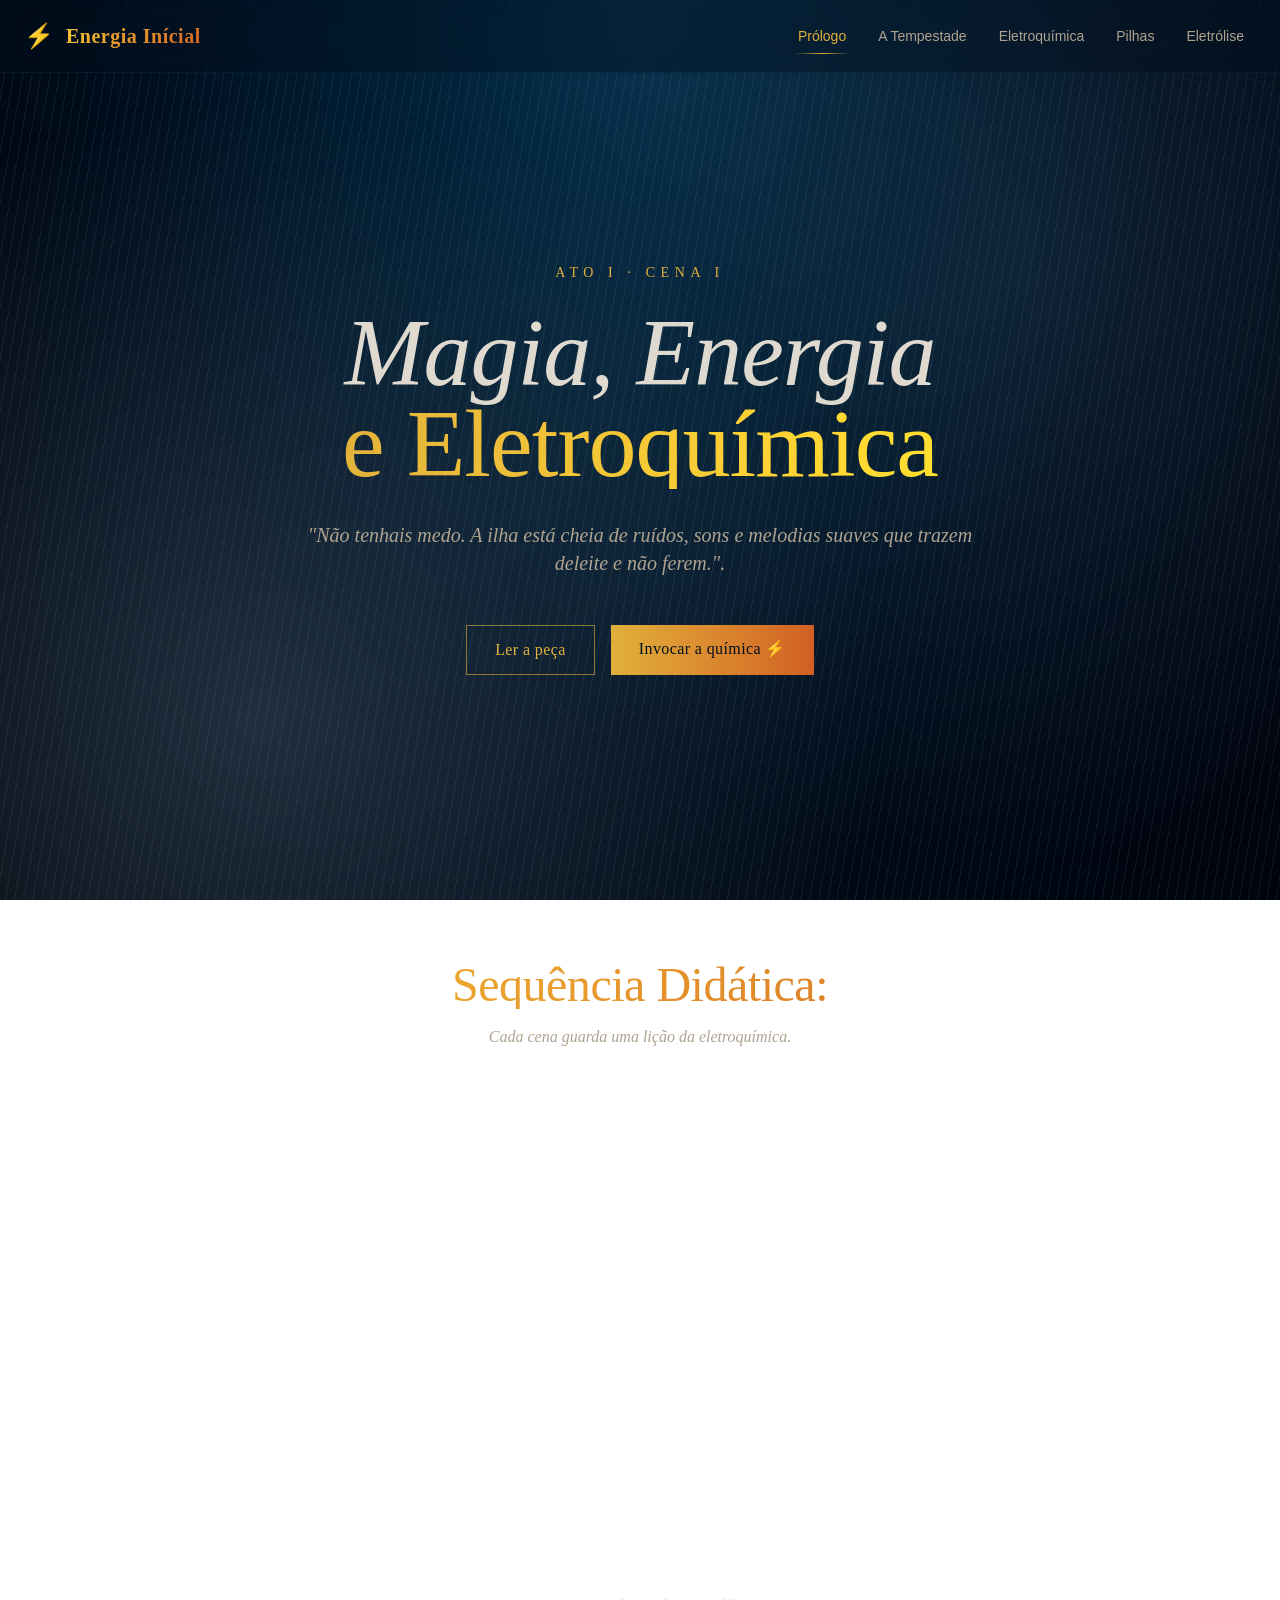
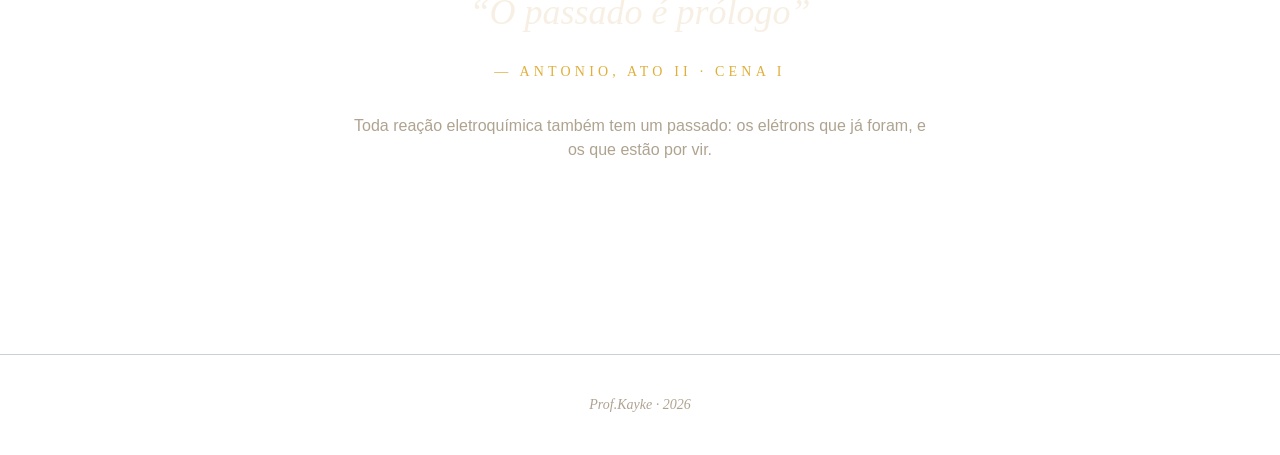
==== index.html @ 9a2aec80 "site sobre eletroquimica_ URCA" ====
<!DOCTYPE html>
<html lang="pt-BR">

<head>
    <meta charset="utf-8" />
    <meta name="viewport" content="width=device-width, initial-scale=1" />

    <link rel="stylesheet" href="styles.css" />

    <title>Próspero & os Elétrons — Eletroquímica via Shakespeare</title>

    <meta 
        name="description"
        content="Aprenda eletroquímica através do drama de A Tempestade de Shakespeare. Pilhas, eletrólise e reações redox em tom shakespeariano."
    />
</head>

<body>
    <div class="relative min-h-screen">

        <div class="fog"></div>
        <div class="rain"></div>
        <div class="lightning-flash"></div>

        <header class="relative z-10 border-b border-border/40 backdrop-blur-md bg-tempest/40">
            <nav class="mx-auto max-w-7xl px-6 py-5 flex items-center justify-between flex-wrap gap-4">

                <a 
                    class="flex items-center gap-3 group active"
                    href="./index.html"
                    data-status="active"
                    aria-current="page"
                >
                    <span class="text-2xl animate-bolt">⚡</span>

                    <span class="font-display text-xl font-semibold text-gold-gradient tracking-wide">
                     Energia Inícial
                    </span>
                </a>

                <ul class="flex flex-wrap gap-1 md:gap-2">

                    <li>
                        <a 
                            class="px-3 py-2 text-sm font-body transition-all relative text-primary active"
                            href="./index.html"
                            data-status="active"
                            aria-current="page"
                        >
                            Prólogo

                            <span class="absolute left-2 right-2 -bottom-0.5 h-px bg-gradient-to-r from-transparent via-primary to-transparent"></span>
                        </a>
                    </li>

                    <li>
                        <a 
                            href="./tempestade.html"
                            class="px-3 py-2 text-sm font-body transition-all relative text-muted-foreground hover:text-foreground"
                        >
                            A Tempestade
                        </a>
                    </li>

                    <li>
                        <a 
                            href="./eletroquimica.html"
                            class="px-3 py-2 text-sm font-body transition-all relative text-muted-foreground hover:text-foreground"
                        >
                            Eletroquímica
                        </a>
                    </li>

                    <li>
                        <a 
                            href="./pilhas.html"
                            class="px-3 py-2 text-sm font-body transition-all relative text-muted-foreground hover:text-foreground"
                        >
                            Pilhas
                        </a>
                    </li>

                    <li>
                        <a 
                            href="./eletrolise.html"
                            class="px-3 py-2 text-sm font-body transition-all relative text-muted-foreground hover:text-foreground"
                        >
                            Eletrólise
                        </a>
                    </li>

                </ul>
            </nav>
        </header>

        <main class="relative z-10">

            <!-- HERO -->
            <section class="relative min-h-[88vh] flex items-center px-6">

                <div class="mx-auto max-w-5xl text-center">

                    <p class="font-script text-primary tracking-[0.4em] text-xs md:text-sm animate-fade-in-up">
                        ATO I · CENA I
                    </p>

                    <h1 
                        class="mt-6 font-display text-6xl md:text-8xl leading-[0.95] animate-fade-in-up"
                        style="animation-delay:0.15s"
                    >
                        <span class="block italic text-foreground/90">
                            Magia, Energia 
                        </span>

                        <span class="block shimmer-text">
                            e Eletroquímica
                        </span>
                    </h1>

                    <p 
                        class="mt-8 max-w-2xl mx-auto text-lg md:text-xl font-display italic text-muted-foreground animate-fade-in-up"
                        style="animation-delay:0.3s"
                    >
                        "Não tenhais medo. A ilha está cheia de ruídos, sons e melodias suaves que trazem deleite e não ferem.".
                        <br />
                        
                    </p>

                    <div 
                        class="mt-12 flex flex-wrap justify-center gap-4 animate-fade-in-up"
                        style="animation-delay:0.45s"
                    >

                        <a 
                            href="./tempestade.html"
                            class="px-7 py-3 border border-primary/60 text-primary hover:bg-primary/10 transition font-display tracking-wide"
                        >
                            Ler a peça
                        </a>

                        <a 
                            href="./eletroquimica.html"
                            class="px-7 py-3 bg-gradient-to-r from-primary to-copper text-primary-foreground hover:opacity-90 transition font-display tracking-wide animate-pulse-glow">
                            Invocar a química ⚡
                        </a>

                    </div>

                </div>

                <span class="absolute top-20 left-10 text-5xl animate-float opacity-40">
                    
                </span>

                <span 
                    class="absolute bottom-32 right-12 text-4xl animate-float opacity-30"
                    style="animation-delay:1.5s"
                >
                    
                </span>

                <span 
                    class="absolute top-1/2 right-1/4 text-3xl animate-float opacity-30"
                    style="animation-delay:0.8s"
                >
                    
                </span>

            </section>

            <!-- CARDS -->
            <section class="px-6 py-24 mx-auto max-w-6xl">

                <h2 class="text-center font-display text-4xl md:text-5xl text-gold-gradient">
                    Sequência Didática:
                </h2>

                <p class="text-center mt-4 text-muted-foreground italic font-display">
                    Cada cena guarda uma lição da eletroquímica.
                </p>

                <div class="grid md:grid-cols-3 gap-6 mt-16">

                    <!-- CARD 1 -->
                    <a 
                        href="./tempestade.html"
                        style="animation-delay:0s"
                        class="parchment parchment-gold-edge rounded-lg p-8 hover:-translate-y-2 transition-all duration-500 group animate-fade-in-up"
                    >

                        <div class="flex items-baseline justify-between">
                            <span class="font-script text-primary text-sm tracking-widest">
                                ATO I
                            </span>

                            <span class="text-3xl group-hover:animate-bolt">
                                ⛈
                            </span>
                        </div>

                        <h3 class="mt-6 font-display text-2xl text-foreground">
                            A Tempestade
                        </h3>

                        <p class="mt-3 text-muted-foreground text-sm leading-relaxed">
                            Apresentação da Peça e introdução da Eletroquímica 
                        </p>

                        <span class="mt-6 inline-block text-primary text-sm font-display italic group-hover:translate-x-1 transition-transform">
                            Entrar em cena →
                        </span>

                    </a>

                    <!-- CARD 2 -->
                    <a 
                        href="./pilhas.html"
                        style="animation-delay:0.15s"
                        class="parchment parchment-gold-edge rounded-lg p-8 hover:-translate-y-2 transition-all duration-500 group animate-fade-in-up"
                    >

                        <div class="flex items-baseline justify-between">
                            <span class="font-script text-primary text-sm tracking-widest">
                                ATO II
                            </span>

                            <span class="text-3xl group-hover:animate-bolt">
                                🜚
                            </span>
                        </div>

                        <h3 class="mt-6 font-display text-2xl text-foreground">
                            A Pilha de Daniel
                        </h3>

                        <p class="mt-3 text-muted-foreground text-sm leading-relaxed">
                            A seguir, será explicado como funciona a pilha de Daniell e sua importância para a eletroquímica.
                        </p>

                        <span class="mt-6 inline-block text-primary text-sm font-display italic group-hover:translate-x-1 transition-transform">
                            Entrar em cena →
                        </span>

                    </a>

                    <!-- CARD 3 -->
                    <a 
                        href="./eletrolise.html"
                        style="animation-delay:0.3s"
                        class="parchment parchment-gold-edge rounded-lg p-8 hover:-translate-y-2 transition-all duration-500 group animate-fade-in-up"
                    >

                        <div class="flex items-baseline justify-between">
                            <span class="font-script text-primary text-sm tracking-widest">
                                ATO III
                            </span>

                            <span class="text-3xl group-hover:animate-bolt">
                                ✦
                            </span>
                        </div>

                        <h3 class="mt-6 font-display text-2xl text-foreground">
                            Eletrólise 
                        </h3>

                        <p class="mt-3 text-muted-foreground text-sm leading-relaxed">
                            Por sua vez, será explicado o funcionamento da eletrólise e suas principais aplicações.
                        </p>

                        <span class="mt-6 inline-block text-primary text-sm font-display italic group-hover:translate-x-1 transition-transform">
                            Entrar em cena →
                        </span>

                    </a>

                </div>

            </section>

            <!-- QUOTE -->
            <section class="px-6 py-24">

                <blockquote class="mx-auto max-w-3xl text-center">

                    <p class="font-display italic text-3xl md:text-4xl text-foreground/90 leading-snug">
                        “O passado é prólogo”
                    </p>

                    <footer class="mt-6 text-sm tracking-[0.3em] text-primary font-script">
                        — ANTONIO, ATO II · CENA I
                    </footer>

                    <p class="mt-8 text-muted-foreground max-w-xl mx-auto">
                        Toda reação eletroquímica também tem um passado: os elétrons que já foram, e os que estão por vir.
                    </p>

                </blockquote>

            </section>

        </main>

        <footer class="relative z-10 mt-24 border-t border-border/40 py-10 text-center text-sm text-muted-foreground font-display italic">
            Prof.Kayke · 2026
        </footer>

    </div>
</body>

</html>
---- styles.css ----
@layer properties{@supports (((-webkit-hyphens:none)) and (not (margin-trim:inline))) or ((-moz-orient:inline) and (not (color:rgb(from red r g b)))){*,:before,:after,::backdrop{--tw-translate-x:0;--tw-translate-y:0;--tw-translate-z:0;--tw-rotate-x:initial;--tw-rotate-y:initial;--tw-rotate-z:initial;--tw-skew-x:initial;--tw-skew-y:initial;--tw-space-y-reverse:0;--tw-space-x-reverse:0;--tw-border-style:solid;--tw-gradient-position:initial;--tw-gradient-from:#0000;--tw-gradient-via:#0000;--tw-gradient-to:#0000;--tw-gradient-stops:initial;--tw-gradient-via-stops:initial;--tw-gradient-from-position:0%;--tw-gradient-via-position:50%;--tw-gradient-to-position:100%;--tw-leading:initial;--tw-font-weight:initial;--tw-tracking:initial;--tw-ordinal:initial;--tw-slashed-zero:initial;--tw-numeric-figure:initial;--tw-numeric-spacing:initial;--tw-numeric-fraction:initial;--tw-shadow:0 0 #0000;--tw-shadow-color:initial;--tw-shadow-alpha:100%;--tw-inset-shadow:0 0 #0000;--tw-inset-shadow-color:initial;--tw-inset-shadow-alpha:100%;--tw-ring-color:initial;--tw-ring-shadow:0 0 #0000;--tw-inset-ring-color:initial;--tw-inset-ring-shadow:0 0 #0000;--tw-ring-inset:initial;--tw-ring-offset-width:0px;--tw-ring-offset-color:#fff;--tw-ring-offset-shadow:0 0 #0000;--tw-outline-style:solid;--tw-blur:initial;--tw-brightness:initial;--tw-contrast:initial;--tw-grayscale:initial;--tw-hue-rotate:initial;--tw-invert:initial;--tw-opacity:initial;--tw-saturate:initial;--tw-sepia:initial;--tw-drop-shadow:initial;--tw-drop-shadow-color:initial;--tw-drop-shadow-alpha:100%;--tw-drop-shadow-size:initial;--tw-backdrop-blur:initial;--tw-backdrop-brightness:initial;--tw-backdrop-contrast:initial;--tw-backdrop-grayscale:initial;--tw-backdrop-hue-rotate:initial;--tw-backdrop-invert:initial;--tw-backdrop-opacity:initial;--tw-backdrop-saturate:initial;--tw-backdrop-sepia:initial;--tw-duration:initial;--tw-ease:initial;--tw-content:"";--tw-scale-x:1;--tw-scale-y:1;--tw-scale-z:1;--tw-animation-delay:0s;--tw-animation-direction:normal;--tw-animation-duration:initial;--tw-animation-fill-mode:none;--tw-animation-iteration-count:1;--tw-enter-blur:0;--tw-enter-opacity:1;--tw-enter-rotate:0;--tw-enter-scale:1;--tw-enter-translate-x:0;--tw-enter-translate-y:0;--tw-exit-blur:0;--tw-exit-opacity:1;--tw-exit-rotate:0;--tw-exit-scale:1;--tw-exit-translate-x:0;--tw-exit-translate-y:0}}}@layer theme{:root,:host{--font-sans:ui-sans-serif, system-ui, sans-serif, "Apple Color Emoji", "Segoe UI Emoji", "Segoe UI Symbol", "Noto Color Emoji";--font-mono:ui-monospace, SFMono-Regular, Menlo, Monaco, Consolas, "Liberation Mono", "Courier New", monospace;--color-pink-300:oklch(82.3% .12 346.018);--color-black:#000;--spacing:.25rem;--container-sm:24rem;--container-md:28rem;--container-lg:32rem;--container-xl:36rem;--container-2xl:42rem;--container-3xl:48rem;--container-4xl:56rem;--container-5xl:64rem;--container-6xl:72rem;--container-7xl:80rem;--text-xs:.75rem;--text-xs--line-height:calc(1 / .75);--text-sm:.875rem;--text-sm--line-height:calc(1.25 / .875);--text-base:1rem;--text-base--line-height: 1.5 ;--text-lg:1.125rem;--text-lg--line-height:calc(1.75 / 1.125);--text-xl:1.25rem;--text-xl--line-height:calc(1.75 / 1.25);--text-2xl:1.5rem;--text-2xl--line-height:calc(2 / 1.5);--text-3xl:1.875rem;--text-3xl--line-height: 1.2 ;--text-4xl:2.25rem;--text-4xl--line-height:calc(2.5 / 2.25);--text-5xl:3rem;--text-5xl--line-height:1;--text-6xl:3.75rem;--text-6xl--line-height:1;--text-7xl:4.5rem;--text-7xl--line-height:1;--text-8xl:6rem;--text-8xl--line-height:1;--font-weight-normal:400;--font-weight-medium:500;--font-weight-semibold:600;--tracking-tight:-.025em;--tracking-wide:.025em;--tracking-widest:.1em;--leading-snug:1.375;--leading-relaxed:1.625;--ease-in-out:cubic-bezier(.4, 0, .2, 1);--animate-pulse:pulse 2s cubic-bezier(.4, 0, .6, 1) infinite;--blur-md:12px;--aspect-video:16 / 9;--default-transition-duration:.15s;--default-transition-timing-function:cubic-bezier(.4, 0, .2, 1);--default-font-family:var(--font-sans);--default-mono-font-family:var(--font-mono);--color-foreground:var(--foreground);--color-border:var(--border);--font-display:"Cormorant Garamond", serif;--font-script:"IM Fell English SC", serif;--font-body:"Inter", sans-serif}}@layer base{*,:after,:before,::backdrop{box-sizing:border-box;border:0 solid;margin:0;padding:0}::file-selector-button{box-sizing:border-box;border:0 solid;margin:0;padding:0}html,:host{-webkit-text-size-adjust:100%;tab-size:4;line-height:1.5;font-family:var(--default-font-family,ui-sans-serif, system-ui, sans-serif, "Apple Color Emoji", "Segoe UI Emoji", "Segoe UI Symbol", "Noto Color Emoji");font-feature-settings:var(--default-font-feature-settings,normal);font-variation-settings:var(--default-font-variation-settings,normal);-webkit-tap-highlight-color:transparent}hr{height:0;color:inherit;border-top-width:1px}abbr:where([title]){-webkit-text-decoration:underline dotted;text-decoration:underline dotted}h1,h2,h3,h4,h5,h6{font-size:inherit;font-weight:inherit}a{color:inherit;-webkit-text-decoration:inherit;text-decoration:inherit}b,strong{font-weight:bolder}code,kbd,samp,pre{font-family:var(--default-mono-font-family,ui-monospace, SFMono-Regular, Menlo, Monaco, Consolas, "Liberation Mono", "Courier New", monospace);font-feature-settings:var(--default-mono-font-feature-settings,normal);font-variation-settings:var(--default-mono-font-variation-settings,normal);font-size:1em}small{font-size:80%}sub,sup{vertical-align:baseline;font-size:75%;line-height:0;position:relative}sub{bottom:-.25em}sup{top:-.5em}table{text-indent:0;border-color:inherit;border-collapse:collapse}:-moz-focusring{outline:auto}progress{vertical-align:baseline}summary{display:list-item}ol,ul,menu{list-style:none}img,svg,video,canvas,audio,iframe,embed,object{vertical-align:middle;display:block}img,video{max-width:100%;height:auto}button,input,select,optgroup,textarea{font:inherit;font-feature-settings:inherit;font-variation-settings:inherit;letter-spacing:inherit;color:inherit;opacity:1;background-color:#0000;border-radius:0}::file-selector-button{font:inherit;font-feature-settings:inherit;font-variation-settings:inherit;letter-spacing:inherit;color:inherit;opacity:1;background-color:#0000;border-radius:0}:where(select:is([multiple],[size])) optgroup{font-weight:bolder}:where(select:is([multiple],[size])) optgroup option{padding-inline-start:20px}::file-selector-button{margin-inline-end:4px}::placeholder{opacity:1}@supports (not ((-webkit-appearance:-apple-pay-button))) or (contain-intrinsic-size:1px){::placeholder{color:currentColor}@supports (color:color-mix(in lab,red,red)){::placeholder{color:color-mix(in oklab,currentcolor 50%,transparent)}}}textarea{resize:vertical}::-webkit-search-decoration{-webkit-appearance:none}::-webkit-date-and-time-value{min-height:1lh;text-align:inherit}::-webkit-datetime-edit{display:inline-flex}::-webkit-datetime-edit-fields-wrapper{padding:0}::-webkit-datetime-edit{padding-block:0}::-webkit-datetime-edit-year-field{padding-block:0}::-webkit-datetime-edit-month-field{padding-block:0}::-webkit-datetime-edit-day-field{padding-block:0}::-webkit-datetime-edit-hour-field{padding-block:0}::-webkit-datetime-edit-minute-field{padding-block:0}::-webkit-datetime-edit-second-field{padding-block:0}::-webkit-datetime-edit-millisecond-field{padding-block:0}::-webkit-datetime-edit-meridiem-field{padding-block:0}::-webkit-calendar-picker-indicator{line-height:1}:-moz-ui-invalid{box-shadow:none}button,input:where([type=button],[type=reset],[type=submit]){appearance:button}::file-selector-button{appearance:button}::-webkit-inner-spin-button{height:auto}::-webkit-outer-spin-button{height:auto}[hidden]:where(:not([hidden=until-found])){display:none!important}*{border-color:var(--color-border)}body{background:var(--gradient-tempest);color:var(--color-foreground);font-family:var(--font-body);background-attachment:fixed}h1,h2,h3,h4{font-family:var(--font-display);letter-spacing:-.01em}}@layer components;@layer utilities{.pointer-events-none{pointer-events:none}.invisible{visibility:hidden}.sr-only{clip-path:inset(50%);white-space:nowrap;border-width:0;width:1px;height:1px;margin:-1px;padding:0;position:absolute;overflow:hidden}.absolute{position:absolute}.fixed{position:fixed}.relative{position:relative}.inset-0{inset:calc(var(--spacing) * 0)}.inset-x-0{inset-inline:calc(var(--spacing) * 0)}.inset-y-0{inset-block:calc(var(--spacing) * 0)}.start{inset-inline-start:var(--spacing)}.-top-12{top:calc(var(--spacing) * -12)}.top-0{top:calc(var(--spacing) * 0)}.top-1\.5{top:calc(var(--spacing) * 1.5)}.top-1\/2{top:50%}.top-3\.5{top:calc(var(--spacing) * 3.5)}.top-4{top:calc(var(--spacing) * 4)}.top-6{top:calc(var(--spacing) * 6)}.top-20{top:calc(var(--spacing) * 20)}.top-\[1px\]{top:1px}.top-\[50\%\]{top:50%}.top-\[60\%\]{top:60%}.top-full{top:100%}.-right-12{right:calc(var(--spacing) * -12)}.right-0{right:calc(var(--spacing) * 0)}.right-1{right:calc(var(--spacing) * 1)}.right-1\/4{right:25%}.right-2{right:calc(var(--spacing) * 2)}.right-3{right:calc(var(--spacing) * 3)}.right-4{right:calc(var(--spacing) * 4)}.right-10{right:calc(var(--spacing) * 10)}.right-12{right:calc(var(--spacing) * 12)}.-bottom-0\.5{bottom:calc(var(--spacing) * -.5)}.-bottom-12{bottom:calc(var(--spacing) * -12)}.bottom-0{bottom:calc(var(--spacing) * 0)}.bottom-10{bottom:calc(var(--spacing) * 10)}.bottom-32{bottom:calc(var(--spacing) * 32)}.-left-12{left:calc(var(--spacing) * -12)}.left-0{left:calc(var(--spacing) * 0)}.left-1\/2{left:50%}.left-1\/4{left:25%}.left-2{left:calc(var(--spacing) * 2)}.left-10{left:calc(var(--spacing) * 10)}.left-\[50\%\]{left:50%}.z-10{z-index:10}.z-20{z-index:20}.z-50{z-index:50}.z-\[1\]{z-index:1}.-mx-1{margin-inline:calc(var(--spacing) * -1)}.mx-2{margin-inline:calc(var(--spacing) * 2)}.mx-3{margin-inline:calc(var(--spacing) * 3)}.mx-3\.5{margin-inline:calc(var(--spacing) * 3.5)}.mx-auto{margin-inline:auto}.my-0\.5{margin-block:calc(var(--spacing) * .5)}.my-1{margin-block:calc(var(--spacing) * 1)}.my-12{margin-block:calc(var(--spacing) * 12)}.-mt-4{margin-top:calc(var(--spacing) * -4)}.mt-1{margin-top:calc(var(--spacing) * 1)}.mt-1\.5{margin-top:calc(var(--spacing) * 1.5)}.mt-2{margin-top:calc(var(--spacing) * 2)}.mt-3{margin-top:calc(var(--spacing) * 3)}.mt-4{margin-top:calc(var(--spacing) * 4)}.mt-6{margin-top:calc(var(--spacing) * 6)}.mt-8{margin-top:calc(var(--spacing) * 8)}.mt-10{margin-top:calc(var(--spacing) * 10)}.mt-12{margin-top:calc(var(--spacing) * 12)}.mt-16{margin-top:calc(var(--spacing) * 16)}.mt-20{margin-top:calc(var(--spacing) * 20)}.mt-24{margin-top:calc(var(--spacing) * 24)}.mt-auto{margin-top:auto}.mr-2{margin-right:calc(var(--spacing) * 2)}.mb-1{margin-bottom:calc(var(--spacing) * 1)}.mb-3{margin-bottom:calc(var(--spacing) * 3)}.-ml-4{margin-left:calc(var(--spacing) * -4)}.ml-1{margin-left:calc(var(--spacing) * 1)}.ml-auto{margin-left:auto}.block{display:block}.flex{display:flex}.grid{display:grid}.hidden{display:none}.inline-block{display:inline-block}.inline-flex{display:inline-flex}.table{display:table}.aspect-square{aspect-ratio:1}.aspect-video{aspect-ratio:var(--aspect-video)}.size-\(--cell-size\){width:var(--cell-size);height:var(--cell-size)}.size-4{width:calc(var(--spacing) * 4);height:calc(var(--spacing) * 4)}.h-\(--cell-size\){height:var(--cell-size)}.h-1\.5{height:calc(var(--spacing) * 1.5)}.h-2{height:calc(var(--spacing) * 2)}.h-2\.5{height:calc(var(--spacing) * 2.5)}.h-3{height:calc(var(--spacing) * 3)}.h-3\.5{height:calc(var(--spacing) * 3.5)}.h-4{height:calc(var(--spacing) * 4)}.h-5{height:calc(var(--spacing) * 5)}.h-7{height:calc(var(--spacing) * 7)}.h-8{height:calc(var(--spacing) * 8)}.h-9{height:calc(var(--spacing) * 9)}.h-10{height:calc(var(--spacing) * 10)}.h-12{height:calc(var(--spacing) * 12)}.h-64{height:calc(var(--spacing) * 64)}.h-\[1px\]{height:1px}.h-\[var\(--radix-navigation-menu-viewport-height\)\]{height:var(--radix-navigation-menu-viewport-height)}.h-\[var\(--radix-select-trigger-height\)\]{height:var(--radix-select-trigger-height)}.h-auto{height:auto}.h-full{height:100%}.h-px{height:1px}.h-svh{height:100svh}.max-h-\(--radix-context-menu-content-available-height\){max-height:var(--radix-context-menu-content-available-height)}.max-h-\(--radix-select-content-available-height\){max-height:var(--radix-select-content-available-height)}.max-h-\[300px\]{max-height:300px}.max-h-\[var\(--radix-dropdown-menu-content-available-height\)\]{max-height:var(--radix-dropdown-menu-content-available-height)}.min-h-0{min-height:calc(var(--spacing) * 0)}.min-h-\[60px\]{min-height:60px}.min-h-\[88vh\]{min-height:88vh}.min-h-screen{min-height:100vh}.min-h-svh{min-height:100svh}.w-\(--cell-size\){width:var(--cell-size)}.w-\(--sidebar-width\){width:var(--sidebar-width)}.w-0{width:calc(var(--spacing) * 0)}.w-1{width:calc(var(--spacing) * 1)}.w-2{width:calc(var(--spacing) * 2)}.w-2\.5{width:calc(var(--spacing) * 2.5)}.w-3{width:calc(var(--spacing) * 3)}.w-3\.5{width:calc(var(--spacing) * 3.5)}.w-3\/4{width:75%}.w-4{width:calc(var(--spacing) * 4)}.w-5{width:calc(var(--spacing) * 5)}.w-7{width:calc(var(--spacing) * 7)}.w-8{width:calc(var(--spacing) * 8)}.w-9{width:calc(var(--spacing) * 9)}.w-10{width:calc(var(--spacing) * 10)}.w-64{width:calc(var(--spacing) * 64)}.w-72{width:calc(var(--spacing) * 72)}.w-\[1px\]{width:1px}.w-\[100px\]{width:100px}.w-\[200\%\]{width:200%}.w-auto{width:auto}.w-fit{width:fit-content}.w-full{width:100%}.w-max{width:max-content}.w-px{width:1px}.max-w-\(--skeleton-width\){max-width:var(--skeleton-width)}.max-w-2xl{max-width:var(--container-2xl)}.max-w-3xl{max-width:var(--container-3xl)}.max-w-4xl{max-width:var(--container-4xl)}.max-w-5xl{max-width:var(--container-5xl)}.max-w-6xl{max-width:var(--container-6xl)}.max-w-7xl{max-width:var(--container-7xl)}.max-w-lg{max-width:var(--container-lg)}.max-w-max{max-width:max-content}.max-w-md{max-width:var(--container-md)}.max-w-xl{max-width:var(--container-xl)}.min-w-\(--cell-size\){min-width:var(--cell-size)}.min-w-0{min-width:calc(var(--spacing) * 0)}.min-w-5{min-width:calc(var(--spacing) * 5)}.min-w-8{min-width:calc(var(--spacing) * 8)}.min-w-9{min-width:calc(var(--spacing) * 9)}.min-w-10{min-width:calc(var(--spacing) * 10)}.min-w-\[8rem\]{min-width:8rem}.min-w-\[12rem\]{min-width:12rem}.min-w-\[var\(--radix-select-trigger-width\)\]{min-width:var(--radix-select-trigger-width)}.flex-1{flex:1}.shrink-0{flex-shrink:0}.grow{flex-grow:1}.grow-0{flex-grow:0}.basis-full{flex-basis:100%}.caption-bottom{caption-side:bottom}.border-collapse{border-collapse:collapse}.origin-\(--radix-context-menu-content-transform-origin\){transform-origin:var(--radix-context-menu-content-transform-origin)}.origin-\(--radix-dropdown-menu-content-transform-origin\){transform-origin:var(--radix-dropdown-menu-content-transform-origin)}.origin-\(--radix-hover-card-content-transform-origin\){transform-origin:var(--radix-hover-card-content-transform-origin)}.origin-\(--radix-menubar-content-transform-origin\){transform-origin:var(--radix-menubar-content-transform-origin)}.origin-\(--radix-popover-content-transform-origin\){transform-origin:var(--radix-popover-content-transform-origin)}.origin-\(--radix-select-content-transform-origin\){transform-origin:var(--radix-select-content-transform-origin)}.origin-\(--radix-tooltip-content-transform-origin\){transform-origin:var(--radix-tooltip-content-transform-origin)}.-translate-x-1\/2{--tw-translate-x: -50% ;translate:var(--tw-translate-x) var(--tw-translate-y)}.-translate-x-px{--tw-translate-x:-1px;translate:var(--tw-translate-x) var(--tw-translate-y)}.translate-x-\[-50\%\]{--tw-translate-x:-50%;translate:var(--tw-translate-x) var(--tw-translate-y)}.translate-x-px{--tw-translate-x:1px;translate:var(--tw-translate-x) var(--tw-translate-y)}.-translate-y-1\/2{--tw-translate-y: -50% ;translate:var(--tw-translate-x) var(--tw-translate-y)}.translate-y-\[-50\%\]{--tw-translate-y:-50%;translate:var(--tw-translate-x) var(--tw-translate-y)}.rotate-45{rotate:45deg}.rotate-90{rotate:90deg}.transform{transform:var(--tw-rotate-x,) var(--tw-rotate-y,) var(--tw-rotate-z,) var(--tw-skew-x,) var(--tw-skew-y,)}.animate-caret-blink{animation:1.25s ease-out infinite caret-blink}.animate-in{animation:enter var(--tw-animation-duration,var(--tw-duration,.15s))var(--tw-ease,ease)var(--tw-animation-delay,0s)var(--tw-animation-iteration-count,1)var(--tw-animation-direction,normal)var(--tw-animation-fill-mode,none)}.animate-pulse{animation:var(--animate-pulse)}.cursor-default{cursor:default}.cursor-pointer{cursor:pointer}.touch-none{touch-action:none}.list-none{list-style-type:none}.flex-col{flex-direction:column}.flex-col-reverse{flex-direction:column-reverse}.flex-row{flex-direction:row}.flex-wrap{flex-wrap:wrap}.place-content-center{place-content:center}.items-baseline{align-items:baseline}.items-center{align-items:center}.items-end{align-items:flex-end}.items-start{align-items:flex-start}.items-stretch{align-items:stretch}.justify-between{justify-content:space-between}.justify-center{justify-content:center}.gap-1{gap:calc(var(--spacing) * 1)}.gap-1\.5{gap:calc(var(--spacing) * 1.5)}.gap-2{gap:calc(var(--spacing) * 2)}.gap-3{gap:calc(var(--spacing) * 3)}.gap-4{gap:calc(var(--spacing) * 4)}.gap-6{gap:calc(var(--spacing) * 6)}:where(.space-y-1>:not(:last-child)){--tw-space-y-reverse:0;margin-block-start:calc(calc(var(--spacing) * 1) * var(--tw-space-y-reverse));margin-block-end:calc(calc(var(--spacing) * 1) * calc(1 - var(--tw-space-y-reverse)))}:where(.space-y-1\.5>:not(:last-child)){--tw-space-y-reverse:0;margin-block-start:calc(calc(var(--spacing) * 1.5) * var(--tw-space-y-reverse));margin-block-end:calc(calc(var(--spacing) * 1.5) * calc(1 - var(--tw-space-y-reverse)))}:where(.space-y-2>:not(:last-child)){--tw-space-y-reverse:0;margin-block-start:calc(calc(var(--spacing) * 2) * var(--tw-space-y-reverse));margin-block-end:calc(calc(var(--spacing) * 2) * calc(1 - var(--tw-space-y-reverse)))}:where(.space-y-10>:not(:last-child)){--tw-space-y-reverse:0;margin-block-start:calc(calc(var(--spacing) * 10) * var(--tw-space-y-reverse));margin-block-end:calc(calc(var(--spacing) * 10) * calc(1 - var(--tw-space-y-reverse)))}:where(.space-x-1>:not(:last-child)){--tw-space-x-reverse:0;margin-inline-start:calc(calc(var(--spacing) * 1) * var(--tw-space-x-reverse));margin-inline-end:calc(calc(var(--spacing) * 1) * calc(1 - var(--tw-space-x-reverse)))}.overflow-auto{overflow:auto}.overflow-hidden{overflow:hidden}.overflow-x-hidden{overflow-x:hidden}.overflow-y-auto{overflow-y:auto}.rounded{border-radius:.25rem}.rounded-\[2px\]{border-radius:2px}.rounded-\[inherit\]{border-radius:inherit}.rounded-full{border-radius:3.40282e38px}.rounded-lg{border-radius:var(--radius)}.rounded-md{border-radius:calc(var(--radius) - 2px)}.rounded-none{border-radius:0}.rounded-sm{border-radius:calc(var(--radius) - 4px)}.rounded-xl{border-radius:calc(var(--radius) + 4px)}.rounded-t-\[10px\]{border-top-left-radius:10px;border-top-right-radius:10px}.rounded-l-md{border-top-left-radius:calc(var(--radius) - 2px);border-bottom-left-radius:calc(var(--radius) - 2px)}.rounded-tl-sm{border-top-left-radius:calc(var(--radius) - 4px)}.rounded-r-md{border-top-right-radius:calc(var(--radius) - 2px);border-bottom-right-radius:calc(var(--radius) - 2px)}.border{border-style:var(--tw-border-style);border-width:1px}.border-2{border-style:var(--tw-border-style);border-width:2px}.border-\[1\.5px\]{border-style:var(--tw-border-style);border-width:1.5px}.border-y{border-block-style:var(--tw-border-style);border-block-width:1px}.border-t{border-top-style:var(--tw-border-style);border-top-width:1px}.border-r{border-right-style:var(--tw-border-style);border-right-width:1px}.border-b{border-bottom-style:var(--tw-border-style);border-bottom-width:1px}.border-l{border-left-style:var(--tw-border-style);border-left-width:1px}.border-l-2{border-left-style:var(--tw-border-style);border-left-width:2px}.border-dashed{--tw-border-style:dashed;border-style:dashed}.border-\(--color-border\){border-color:var(--color-border)}.border-accent,.border-accent\/40{border-color:var(--accent)}@supports (color:color-mix(in lab,red,red)){.border-accent\/40{border-color:color-mix(in oklab,var(--accent) 40%,transparent)}}.border-border\/40{border-color:var(--border)}@supports (color:color-mix(in lab,red,red)){.border-border\/40{border-color:color-mix(in oklab,var(--border) 40%,transparent)}}.border-border\/50{border-color:var(--border)}@supports (color:color-mix(in lab,red,red)){.border-border\/50{border-color:color-mix(in oklab,var(--border) 50%,transparent)}}.border-copper,.border-copper\/40{border-color:var(--copper)}@supports (color:color-mix(in lab,red,red)){.border-copper\/40{border-color:color-mix(in oklab,var(--copper) 40%,transparent)}}.border-destructive,.border-destructive\/50{border-color:var(--destructive)}@supports (color:color-mix(in lab,red,red)){.border-destructive\/50{border-color:color-mix(in oklab,var(--destructive) 50%,transparent)}}.border-input{border-color:var(--input)}.border-primary,.border-primary\/50{border-color:var(--primary)}@supports (color:color-mix(in lab,red,red)){.border-primary\/50{border-color:color-mix(in oklab,var(--primary) 50%,transparent)}}.border-primary\/60{border-color:var(--primary)}@supports (color:color-mix(in lab,red,red)){.border-primary\/60{border-color:color-mix(in oklab,var(--primary) 60%,transparent)}}.border-transparent{border-color:#0000}.border-t-transparent{border-top-color:#0000}.border-l-transparent{border-left-color:#0000}.bg-\(--color-bg\){background-color:var(--color-bg)}.bg-accent{background-color:var(--accent)}.bg-background{background-color:var(--background)}.bg-black\/80{background-color:#000c}@supports (color:color-mix(in lab,red,red)){.bg-black\/80{background-color:color-mix(in oklab,var(--color-black) 80%,transparent)}}.bg-border{background-color:var(--border)}.bg-card{background-color:var(--card)}.bg-destructive{background-color:var(--destructive)}.bg-foreground{background-color:var(--foreground)}.bg-lightning{background-color:var(--lightning)}.bg-muted,.bg-muted\/50{background-color:var(--muted)}@supports (color:color-mix(in lab,red,red)){.bg-muted\/50{background-color:color-mix(in oklab,var(--muted) 50%,transparent)}}.bg-popover{background-color:var(--popover)}.bg-primary,.bg-primary\/10{background-color:var(--primary)}@supports (color:color-mix(in lab,red,red)){.bg-primary\/10{background-color:color-mix(in oklab,var(--primary) 10%,transparent)}}.bg-primary\/20{background-color:var(--primary)}@supports (color:color-mix(in lab,red,red)){.bg-primary\/20{background-color:color-mix(in oklab,var(--primary) 20%,transparent)}}.bg-secondary{background-color:var(--secondary)}.bg-storm\/40{background-color:var(--storm)}@supports (color:color-mix(in lab,red,red)){.bg-storm\/40{background-color:color-mix(in oklab,var(--storm) 40%,transparent)}}.bg-storm\/60{background-color:var(--storm)}@supports (color:color-mix(in lab,red,red)){.bg-storm\/60{background-color:color-mix(in oklab,var(--storm) 60%,transparent)}}.bg-tempest\/40{background-color:var(--tempest)}@supports (color:color-mix(in lab,red,red)){.bg-tempest\/40{background-color:color-mix(in oklab,var(--tempest) 40%,transparent)}}.bg-transparent{background-color:#0000}.bg-gradient-to-br{--tw-gradient-position:to bottom right in oklab;background-image:linear-gradient(var(--tw-gradient-stops))}.bg-gradient-to-r{--tw-gradient-position:to right in oklab;background-image:linear-gradient(var(--tw-gradient-stops))}.from-accent{--tw-gradient-from:var(--accent);--tw-gradient-stops:var(--tw-gradient-via-stops,var(--tw-gradient-position), var(--tw-gradient-from) var(--tw-gradient-from-position), var(--tw-gradient-to) var(--tw-gradient-to-position))}.from-copper{--tw-gradient-from:var(--copper);--tw-gradient-stops:var(--tw-gradient-via-stops,var(--tw-gradient-position), var(--tw-gradient-from) var(--tw-gradient-from-position), var(--tw-gradient-to) var(--tw-gradient-to-position))}.from-destructive{--tw-gradient-from:var(--destructive);--tw-gradient-stops:var(--tw-gradient-via-stops,var(--tw-gradient-position), var(--tw-gradient-from) var(--tw-gradient-from-position), var(--tw-gradient-to) var(--tw-gradient-to-position))}.from-pink-300{--tw-gradient-from:var(--color-pink-300);--tw-gradient-stops:var(--tw-gradient-via-stops,var(--tw-gradient-position), var(--tw-gradient-from) var(--tw-gradient-from-position), var(--tw-gradient-to) var(--tw-gradient-to-position))}.from-primary{--tw-gradient-from:var(--primary);--tw-gradient-stops:var(--tw-gradient-via-stops,var(--tw-gradient-position), var(--tw-gradient-from) var(--tw-gradient-from-position), var(--tw-gradient-to) var(--tw-gradient-to-position))}.from-transparent{--tw-gradient-from:transparent;--tw-gradient-stops:var(--tw-gradient-via-stops,var(--tw-gradient-position), var(--tw-gradient-from) var(--tw-gradient-from-position), var(--tw-gradient-to) var(--tw-gradient-to-position))}.via-primary{--tw-gradient-via:var(--primary);--tw-gradient-via-stops:var(--tw-gradient-position), var(--tw-gradient-from) var(--tw-gradient-from-position), var(--tw-gradient-via) var(--tw-gradient-via-position), var(--tw-gradient-to) var(--tw-gradient-to-position);--tw-gradient-stops:var(--tw-gradient-via-stops)}.to-copper{--tw-gradient-to:var(--copper);--tw-gradient-stops:var(--tw-gradient-via-stops,var(--tw-gradient-position), var(--tw-gradient-from) var(--tw-gradient-from-position), var(--tw-gradient-to) var(--tw-gradient-to-position))}.to-destructive{--tw-gradient-to:var(--destructive);--tw-gradient-stops:var(--tw-gradient-via-stops,var(--tw-gradient-position), var(--tw-gradient-from) var(--tw-gradient-from-position), var(--tw-gradient-to) var(--tw-gradient-to-position))}.to-lightning{--tw-gradient-to:var(--lightning);--tw-gradient-stops:var(--tw-gradient-via-stops,var(--tw-gradient-position), var(--tw-gradient-from) var(--tw-gradient-from-position), var(--tw-gradient-to) var(--tw-gradient-to-position))}.to-primary{--tw-gradient-to:var(--primary);--tw-gradient-stops:var(--tw-gradient-via-stops,var(--tw-gradient-position), var(--tw-gradient-from) var(--tw-gradient-from-position), var(--tw-gradient-to) var(--tw-gradient-to-position))}.to-storm{--tw-gradient-to:var(--storm);--tw-gradient-stops:var(--tw-gradient-via-stops,var(--tw-gradient-position), var(--tw-gradient-from) var(--tw-gradient-from-position), var(--tw-gradient-to) var(--tw-gradient-to-position))}.to-transparent{--tw-gradient-to:transparent;--tw-gradient-stops:var(--tw-gradient-via-stops,var(--tw-gradient-position), var(--tw-gradient-from) var(--tw-gradient-from-position), var(--tw-gradient-to) var(--tw-gradient-to-position))}.bg-clip-text{-webkit-background-clip:text;background-clip:text}.fill-accent{fill:var(--accent)}.fill-copper{fill:var(--copper)}.fill-current{fill:currentColor}.fill-destructive{fill:var(--destructive)}.fill-lightning{fill:var(--lightning)}.fill-muted-foreground{fill:var(--muted-foreground)}.fill-primary{fill:var(--primary)}.p-0{padding:calc(var(--spacing) * 0)}.p-1{padding:calc(var(--spacing) * 1)}.p-2{padding:calc(var(--spacing) * 2)}.p-3{padding:calc(var(--spacing) * 3)}.p-4{padding:calc(var(--spacing) * 4)}.p-5{padding:calc(var(--spacing) * 5)}.p-6{padding:calc(var(--spacing) * 6)}.p-8{padding:calc(var(--spacing) * 8)}.p-\[1px\]{padding:1px}.px-\(--cell-size\){padding-inline:var(--cell-size)}.px-1{padding-inline:calc(var(--spacing) * 1)}.px-1\.5{padding-inline:calc(var(--spacing) * 1.5)}.px-2{padding-inline:calc(var(--spacing) * 2)}.px-2\.5{padding-inline:calc(var(--spacing) * 2.5)}.px-3{padding-inline:calc(var(--spacing) * 3)}.px-4{padding-inline:calc(var(--spacing) * 4)}.px-5{padding-inline:calc(var(--spacing) * 5)}.px-6{padding-inline:calc(var(--spacing) * 6)}.px-7{padding-inline:calc(var(--spacing) * 7)}.px-8{padding-inline:calc(var(--spacing) * 8)}.py-0\.5{padding-block:calc(var(--spacing) * .5)}.py-1{padding-block:calc(var(--spacing) * 1)}.py-1\.5{padding-block:calc(var(--spacing) * 1.5)}.py-2{padding-block:calc(var(--spacing) * 2)}.py-3{padding-block:calc(var(--spacing) * 3)}.py-4{padding-block:calc(var(--spacing) * 4)}.py-5{padding-block:calc(var(--spacing) * 5)}.py-6{padding-block:calc(var(--spacing) * 6)}.py-10{padding-block:calc(var(--spacing) * 10)}.py-20{padding-block:calc(var(--spacing) * 20)}.py-24{padding-block:calc(var(--spacing) * 24)}.pt-0{padding-top:calc(var(--spacing) * 0)}.pt-3{padding-top:calc(var(--spacing) * 3)}.pt-4{padding-top:calc(var(--spacing) * 4)}.pr-1{padding-right:calc(var(--spacing) * 1)}.pr-2{padding-right:calc(var(--spacing) * 2)}.pr-2\.5{padding-right:calc(var(--spacing) * 2.5)}.pr-8{padding-right:calc(var(--spacing) * 8)}.pb-3{padding-bottom:calc(var(--spacing) * 3)}.pb-4{padding-bottom:calc(var(--spacing) * 4)}.pl-2{padding-left:calc(var(--spacing) * 2)}.pl-2\.5{padding-left:calc(var(--spacing) * 2.5)}.pl-4{padding-left:calc(var(--spacing) * 4)}.pl-6{padding-left:calc(var(--spacing) * 6)}.pl-8{padding-left:calc(var(--spacing) * 8)}.text-center{text-align:center}.text-left{text-align:left}.align-middle{vertical-align:middle}.font-body{font-family:Inter,sans-serif}.font-display{font-family:Cormorant Garamond,serif}.font-mono{font-family:var(--font-mono)}.font-script{font-family:IM Fell English SC,serif}.text-2xl{font-size:var(--text-2xl);line-height:var(--tw-leading,var(--text-2xl--line-height))}.text-3xl{font-size:var(--text-3xl);line-height:var(--tw-leading,var(--text-3xl--line-height))}.text-4xl{font-size:var(--text-4xl);line-height:var(--tw-leading,var(--text-4xl--line-height))}.text-5xl{font-size:var(--text-5xl);line-height:var(--tw-leading,var(--text-5xl--line-height))}.text-6xl{font-size:var(--text-6xl);line-height:var(--tw-leading,var(--text-6xl--line-height))}.text-8xl{font-size:var(--text-8xl);line-height:var(--tw-leading,var(--text-8xl--line-height))}.text-base{font-size:var(--text-base);line-height:var(--tw-leading,var(--text-base--line-height))}.text-lg{font-size:var(--text-lg);line-height:var(--tw-leading,var(--text-lg--line-height))}.text-sm{font-size:var(--text-sm);line-height:var(--tw-leading,var(--text-sm--line-height))}.text-xl{font-size:var(--text-xl);line-height:var(--tw-leading,var(--text-xl--line-height))}.text-xs{font-size:var(--text-xs);line-height:var(--tw-leading,var(--text-xs--line-height))}.text-\[0\.8rem\]{font-size:.8rem}.leading-\[0\.95\]{--tw-leading:.95;line-height:.95}.leading-none{--tw-leading:1;line-height:1}.leading-relaxed{--tw-leading:var(--leading-relaxed);line-height:var(--leading-relaxed)}.leading-snug{--tw-leading:var(--leading-snug);line-height:var(--leading-snug)}.font-medium{--tw-font-weight:var(--font-weight-medium);font-weight:var(--font-weight-medium)}.font-normal{--tw-font-weight:var(--font-weight-normal);font-weight:var(--font-weight-normal)}.font-semibold{--tw-font-weight:var(--font-weight-semibold);font-weight:var(--font-weight-semibold)}.tracking-\[0\.3em\]{--tw-tracking:.3em;letter-spacing:.3em}.tracking-\[0\.4em\]{--tw-tracking:.4em;letter-spacing:.4em}.tracking-tight{--tw-tracking:var(--tracking-tight);letter-spacing:var(--tracking-tight)}.tracking-wide{--tw-tracking:var(--tracking-wide);letter-spacing:var(--tracking-wide)}.tracking-widest{--tw-tracking:var(--tracking-widest);letter-spacing:var(--tracking-widest)}.break-words{overflow-wrap:break-word}.whitespace-nowrap{white-space:nowrap}.text-accent{color:var(--accent)}.text-accent-foreground{color:var(--accent-foreground)}.text-card-foreground{color:var(--card-foreground)}.text-copper{color:var(--copper)}.text-current{color:currentColor}.text-destructive{color:var(--destructive)}.text-destructive-foreground{color:var(--destructive-foreground)}.text-foreground,.text-foreground\/80{color:var(--foreground)}@supports (color:color-mix(in lab,red,red)){.text-foreground\/80{color:color-mix(in oklab,var(--foreground) 80%,transparent)}}.text-foreground\/90{color:var(--foreground)}@supports (color:color-mix(in lab,red,red)){.text-foreground\/90{color:color-mix(in oklab,var(--foreground) 90%,transparent)}}.text-lightning{color:var(--lightning)}.text-muted-foreground{color:var(--muted-foreground)}.text-popover-foreground{color:var(--popover-foreground)}.text-primary{color:var(--primary)}.text-primary-foreground{color:var(--primary-foreground)}.text-secondary-foreground{color:var(--secondary-foreground)}.italic{font-style:italic}.not-italic{font-style:normal}.tabular-nums{--tw-numeric-spacing:tabular-nums;font-variant-numeric:var(--tw-ordinal,) var(--tw-slashed-zero,) var(--tw-numeric-figure,) var(--tw-numeric-spacing,) var(--tw-numeric-fraction,)}.underline-offset-4{text-underline-offset:4px}.opacity-0{opacity:0}.opacity-20{opacity:.2}.opacity-30{opacity:.3}.opacity-40{opacity:.4}.opacity-50{opacity:.5}.opacity-60{opacity:.6}.opacity-70{opacity:.7}.shadow{--tw-shadow:0 1px 3px 0 var(--tw-shadow-color,#0000001a), 0 1px 2px -1px var(--tw-shadow-color,#0000001a);box-shadow:var(--tw-inset-shadow),var(--tw-inset-ring-shadow),var(--tw-ring-offset-shadow),var(--tw-ring-shadow),var(--tw-shadow)}.shadow-\[0_0_0_1px_var\(--sidebar-border\)\]{--tw-shadow:0 0 0 1px var(--tw-shadow-color,var(--sidebar-border));box-shadow:var(--tw-inset-shadow),var(--tw-inset-ring-shadow),var(--tw-ring-offset-shadow),var(--tw-ring-shadow),var(--tw-shadow)}.shadow-lg{--tw-shadow:0 10px 15px -3px var(--tw-shadow-color,#0000001a), 0 4px 6px -4px var(--tw-shadow-color,#0000001a);box-shadow:var(--tw-inset-shadow),var(--tw-inset-ring-shadow),var(--tw-ring-offset-shadow),var(--tw-ring-shadow),var(--tw-shadow)}.shadow-md{--tw-shadow:0 4px 6px -1px var(--tw-shadow-color,#0000001a), 0 2px 4px -2px var(--tw-shadow-color,#0000001a);box-shadow:var(--tw-inset-shadow),var(--tw-inset-ring-shadow),var(--tw-ring-offset-shadow),var(--tw-ring-shadow),var(--tw-shadow)}.shadow-none{--tw-shadow:0 0 #0000;box-shadow:var(--tw-inset-shadow),var(--tw-inset-ring-shadow),var(--tw-ring-offset-shadow),var(--tw-ring-shadow),var(--tw-shadow)}.shadow-sm{--tw-shadow:0 1px 3px 0 var(--tw-shadow-color,#0000001a), 0 1px 2px -1px var(--tw-shadow-color,#0000001a);box-shadow:var(--tw-inset-shadow),var(--tw-inset-ring-shadow),var(--tw-ring-offset-shadow),var(--tw-ring-shadow),var(--tw-shadow)}.shadow-xl{--tw-shadow:0 20px 25px -5px var(--tw-shadow-color,#0000001a), 0 8px 10px -6px var(--tw-shadow-color,#0000001a);box-shadow:var(--tw-inset-shadow),var(--tw-inset-ring-shadow),var(--tw-ring-offset-shadow),var(--tw-ring-shadow),var(--tw-shadow)}.shadow-xs{--tw-shadow:0 1px 2px 0 var(--tw-shadow-color,#0000000d);box-shadow:var(--tw-inset-shadow),var(--tw-inset-ring-shadow),var(--tw-ring-offset-shadow),var(--tw-ring-shadow),var(--tw-shadow)}.ring-0{--tw-ring-shadow:var(--tw-ring-inset,) 0 0 0 calc(0px + var(--tw-ring-offset-width)) var(--tw-ring-color,currentcolor);box-shadow:var(--tw-inset-shadow),var(--tw-inset-ring-shadow),var(--tw-ring-offset-shadow),var(--tw-ring-shadow),var(--tw-shadow)}.ring-1{--tw-ring-shadow:var(--tw-ring-inset,) 0 0 0 calc(1px + var(--tw-ring-offset-width)) var(--tw-ring-color,currentcolor);box-shadow:var(--tw-inset-shadow),var(--tw-inset-ring-shadow),var(--tw-ring-offset-shadow),var(--tw-ring-shadow),var(--tw-shadow)}.ring-ring{--tw-ring-color:var(--ring)}.ring-offset-background{--tw-ring-offset-color:var(--background)}.outline{outline-style:var(--tw-outline-style);outline-width:1px}.filter{filter:var(--tw-blur,) var(--tw-brightness,) var(--tw-contrast,) var(--tw-grayscale,) var(--tw-hue-rotate,) var(--tw-invert,) var(--tw-saturate,) var(--tw-sepia,) var(--tw-drop-shadow,)}.backdrop-blur-md{--tw-backdrop-blur:blur(var(--blur-md));-webkit-backdrop-filter:var(--tw-backdrop-blur,) var(--tw-backdrop-brightness,) var(--tw-backdrop-contrast,) var(--tw-backdrop-grayscale,) var(--tw-backdrop-hue-rotate,) var(--tw-backdrop-invert,) var(--tw-backdrop-opacity,) var(--tw-backdrop-saturate,) var(--tw-backdrop-sepia,);backdrop-filter:var(--tw-backdrop-blur,) var(--tw-backdrop-brightness,) var(--tw-backdrop-contrast,) var(--tw-backdrop-grayscale,) var(--tw-backdrop-hue-rotate,) var(--tw-backdrop-invert,) var(--tw-backdrop-opacity,) var(--tw-backdrop-saturate,) var(--tw-backdrop-sepia,)}.transition{transition-property:color,background-color,border-color,outline-color,text-decoration-color,fill,stroke,--tw-gradient-from,--tw-gradient-via,--tw-gradient-to,opacity,box-shadow,transform,translate,scale,rotate,filter,-webkit-backdrop-filter,backdrop-filter,display,content-visibility,overlay,pointer-events;transition-timing-function:var(--tw-ease,var(--default-transition-timing-function));transition-duration:var(--tw-duration,var(--default-transition-duration))}.transition-\[left\,right\,width\]{transition-property:left,right,width;transition-timing-function:var(--tw-ease,var(--default-transition-timing-function));transition-duration:var(--tw-duration,var(--default-transition-duration))}.transition-\[margin\,opacity\]{transition-property:margin,opacity;transition-timing-function:var(--tw-ease,var(--default-transition-timing-function));transition-duration:var(--tw-duration,var(--default-transition-duration))}.transition-\[width\,height\,padding\]{transition-property:width,height,padding;transition-timing-function:var(--tw-ease,var(--default-transition-timing-function));transition-duration:var(--tw-duration,var(--default-transition-duration))}.transition-\[width\]{transition-property:width;transition-timing-function:var(--tw-ease,var(--default-transition-timing-function));transition-duration:var(--tw-duration,var(--default-transition-duration))}.transition-all{transition-property:all;transition-timing-function:var(--tw-ease,var(--default-transition-timing-function));transition-duration:var(--tw-duration,var(--default-transition-duration))}.transition-colors{transition-property:color,background-color,border-color,outline-color,text-decoration-color,fill,stroke,--tw-gradient-from,--tw-gradient-via,--tw-gradient-to;transition-timing-function:var(--tw-ease,var(--default-transition-timing-function));transition-duration:var(--tw-duration,var(--default-transition-duration))}.transition-opacity{transition-property:opacity;transition-timing-function:var(--tw-ease,var(--default-transition-timing-function));transition-duration:var(--tw-duration,var(--default-transition-duration))}.transition-transform{transition-property:transform,translate,scale,rotate;transition-timing-function:var(--tw-ease,var(--default-transition-timing-function));transition-duration:var(--tw-duration,var(--default-transition-duration))}.duration-200{--tw-duration:.2s;transition-duration:.2s}.duration-300{--tw-duration:.3s;transition-duration:.3s}.duration-500{--tw-duration:.5s;transition-duration:.5s}.duration-1000{--tw-duration:1s;transition-duration:1s}.ease-in-out{--tw-ease:var(--ease-in-out);transition-timing-function:var(--ease-in-out)}.ease-linear{--tw-ease:linear;transition-timing-function:linear}.fade-in-0{--tw-enter-opacity:0}.outline-none{--tw-outline-style:none;outline-style:none}.select-none{-webkit-user-select:none;user-select:none}.zoom-in-95{--tw-enter-scale:.95}.\[--cell-size\:2rem\]{--cell-size:2rem}.group-focus-within\/menu-item\:opacity-100:is(:where(.group\/menu-item):focus-within *){opacity:1}@media(hover:hover){.group-hover\:translate-x-1:is(:where(.group):hover *){--tw-translate-x:calc(var(--spacing) * 1);translate:var(--tw-translate-x) var(--tw-translate-y)}.group-hover\:text-primary:is(:where(.group):hover *){color:var(--primary)}.group-hover\/menu-item\:opacity-100:is(:where(.group\/menu-item):hover *){opacity:1}}.group-has-\[\[data-sidebar\=menu-action\]\]\/menu-item\:pr-8:is(:where(.group\/menu-item):has([data-sidebar=menu-action]) *){padding-right:calc(var(--spacing) * 8)}.group-data-\[collapsible\=icon\]\:-mt-8:is(:where(.group)[data-collapsible=icon] *){margin-top:calc(var(--spacing) * -8)}.group-data-\[collapsible\=icon\]\:hidden:is(:where(.group)[data-collapsible=icon] *){display:none}.group-data-\[collapsible\=icon\]\:\!size-8:is(:where(.group)[data-collapsible=icon] *){width:calc(var(--spacing) * 8)!important;height:calc(var(--spacing) * 8)!important}.group-data-\[collapsible\=icon\]\:w-\(--sidebar-width-icon\):is(:where(.group)[data-collapsible=icon] *){width:var(--sidebar-width-icon)}.group-data-\[collapsible\=icon\]\:w-\[calc\(var\(--sidebar-width-icon\)_\+_theme\(spacing\.4\)\)\]:is(:where(.group)[data-collapsible=icon] *){width:calc(var(--sidebar-width-icon) + 1rem)}.group-data-\[collapsible\=icon\]\:w-\[calc\(var\(--sidebar-width-icon\)_\+_theme\(spacing\.4\)_\+2px\)\]:is(:where(.group)[data-collapsible=icon] *){width:calc(var(--sidebar-width-icon) + 1rem + 2px)}.group-data-\[collapsible\=icon\]\:overflow-hidden:is(:where(.group)[data-collapsible=icon] *){overflow:hidden}.group-data-\[collapsible\=icon\]\:\!p-0:is(:where(.group)[data-collapsible=icon] *){padding:calc(var(--spacing) * 0)!important}.group-data-\[collapsible\=icon\]\:\!p-2:is(:where(.group)[data-collapsible=icon] *){padding:calc(var(--spacing) * 2)!important}.group-data-\[collapsible\=icon\]\:opacity-0:is(:where(.group)[data-collapsible=icon] *){opacity:0}.group-data-\[collapsible\=offcanvas\]\:right-\[calc\(var\(--sidebar-width\)\*-1\)\]:is(:where(.group)[data-collapsible=offcanvas] *){right:calc(var(--sidebar-width) * -1)}.group-data-\[collapsible\=offcanvas\]\:left-\[calc\(var\(--sidebar-width\)\*-1\)\]:is(:where(.group)[data-collapsible=offcanvas] *){left:calc(var(--sidebar-width) * -1)}.group-data-\[collapsible\=offcanvas\]\:w-0:is(:where(.group)[data-collapsible=offcanvas] *){width:calc(var(--spacing) * 0)}.group-data-\[collapsible\=offcanvas\]\:translate-x-0:is(:where(.group)[data-collapsible=offcanvas] *){--tw-translate-x:calc(var(--spacing) * 0);translate:var(--tw-translate-x) var(--tw-translate-y)}.group-data-\[focused\=true\]\/day\:relative:is(:where(.group\/day)[data-focused=true] *){position:relative}.group-data-\[focused\=true\]\/day\:z-10:is(:where(.group\/day)[data-focused=true] *){z-index:10}.group-data-\[focused\=true\]\/day\:border-ring:is(:where(.group\/day)[data-focused=true] *){border-color:var(--ring)}.group-data-\[focused\=true\]\/day\:ring-\[3px\]:is(:where(.group\/day)[data-focused=true] *){--tw-ring-shadow:var(--tw-ring-inset,) 0 0 0 calc(3px + var(--tw-ring-offset-width)) var(--tw-ring-color,currentcolor);box-shadow:var(--tw-inset-shadow),var(--tw-inset-ring-shadow),var(--tw-ring-offset-shadow),var(--tw-ring-shadow),var(--tw-shadow)}.group-data-\[focused\=true\]\/day\:ring-ring\/50:is(:where(.group\/day)[data-focused=true] *){--tw-ring-color:var(--ring)}@supports (color:color-mix(in lab,red,red)){.group-data-\[focused\=true\]\/day\:ring-ring\/50:is(:where(.group\/day)[data-focused=true] *){--tw-ring-color:color-mix(in oklab, var(--ring) 50%, transparent)}}.group-data-\[side\=left\]\:-right-4:is(:where(.group)[data-side=left] *){right:calc(var(--spacing) * -4)}.group-data-\[side\=left\]\:border-r:is(:where(.group)[data-side=left] *){border-right-style:var(--tw-border-style);border-right-width:1px}.group-data-\[side\=right\]\:left-0:is(:where(.group)[data-side=right] *){left:calc(var(--spacing) * 0)}.group-data-\[side\=right\]\:rotate-180:is(:where(.group)[data-side=right] *){rotate:180deg}.group-data-\[side\=right\]\:border-l:is(:where(.group)[data-side=right] *){border-left-style:var(--tw-border-style);border-left-width:1px}.group-data-\[state\=open\]\:rotate-180:is(:where(.group)[data-state=open] *){rotate:180deg}.group-data-\[variant\=floating\]\:rounded-lg:is(:where(.group)[data-variant=floating] *){border-radius:var(--radius)}.group-data-\[variant\=floating\]\:border:is(:where(.group)[data-variant=floating] *){border-style:var(--tw-border-style);border-width:1px}.group-data-\[variant\=floating\]\:shadow:is(:where(.group)[data-variant=floating] *){--tw-shadow:0 1px 3px 0 var(--tw-shadow-color,#0000001a), 0 1px 2px -1px var(--tw-shadow-color,#0000001a);box-shadow:var(--tw-inset-shadow),var(--tw-inset-ring-shadow),var(--tw-ring-offset-shadow),var(--tw-ring-shadow),var(--tw-shadow)}.group-\[\.toast\]\:bg-muted:is(:where(.group).toast *){background-color:var(--muted)}.group-\[\.toast\]\:bg-primary:is(:where(.group).toast *){background-color:var(--primary)}.group-\[\.toast\]\:text-muted-foreground:is(:where(.group).toast *){color:var(--muted-foreground)}.group-\[\.toast\]\:text-primary-foreground:is(:where(.group).toast *){color:var(--primary-foreground)}.group-\[\.toaster\]\:border-border:is(:where(.group).toaster *){border-color:var(--border)}.group-\[\.toaster\]\:bg-background:is(:where(.group).toaster *){background-color:var(--background)}.group-\[\.toaster\]\:text-foreground:is(:where(.group).toaster *){color:var(--foreground)}.group-\[\.toaster\]\:shadow-lg:is(:where(.group).toaster *){--tw-shadow:0 10px 15px -3px var(--tw-shadow-color,#0000001a), 0 4px 6px -4px var(--tw-shadow-color,#0000001a);box-shadow:var(--tw-inset-shadow),var(--tw-inset-ring-shadow),var(--tw-ring-offset-shadow),var(--tw-ring-shadow),var(--tw-shadow)}.peer-disabled\:cursor-not-allowed:is(:where(.peer):disabled~*){cursor:not-allowed}.peer-disabled\:opacity-70:is(:where(.peer):disabled~*){opacity:.7}.peer-data-\[size\=default\]\/menu-button\:top-1\.5:is(:where(.peer\/menu-button)[data-size=default]~*){top:calc(var(--spacing) * 1.5)}.peer-data-\[size\=lg\]\/menu-button\:top-2\.5:is(:where(.peer\/menu-button)[data-size=lg]~*){top:calc(var(--spacing) * 2.5)}.peer-data-\[size\=sm\]\/menu-button\:top-1:is(:where(.peer\/menu-button)[data-size=sm]~*){top:calc(var(--spacing) * 1)}.file\:border-0::file-selector-button{border-style:var(--tw-border-style);border-width:0}.file\:bg-transparent::file-selector-button{background-color:#0000}.file\:text-sm::file-selector-button{font-size:var(--text-sm);line-height:var(--tw-leading,var(--text-sm--line-height))}.file\:font-medium::file-selector-button{--tw-font-weight:var(--font-weight-medium);font-weight:var(--font-weight-medium)}.file\:text-foreground::file-selector-button{color:var(--foreground)}.placeholder\:text-muted-foreground::placeholder{color:var(--muted-foreground)}.after\:absolute:after{content:var(--tw-content);position:absolute}.after\:-inset-2:after{content:var(--tw-content);inset:calc(var(--spacing) * -2)}.after\:inset-y-0:after{content:var(--tw-content);inset-block:calc(var(--spacing) * 0)}.after\:left-1\/2:after{content:var(--tw-content);left:50%}.after\:w-1:after{content:var(--tw-content);width:calc(var(--spacing) * 1)}.after\:w-\[2px\]:after{content:var(--tw-content);width:2px}.after\:-translate-x-1\/2:after{content:var(--tw-content);--tw-translate-x: -50% ;translate:var(--tw-translate-x) var(--tw-translate-y)}.group-data-\[collapsible\=offcanvas\]\:after\:left-full:is(:where(.group)[data-collapsible=offcanvas] *):after{content:var(--tw-content);left:100%}.first\:rounded-l-md:first-child{border-top-left-radius:calc(var(--radius) - 2px);border-bottom-left-radius:calc(var(--radius) - 2px)}.first\:border-l:first-child{border-left-style:var(--tw-border-style);border-left-width:1px}.last\:rounded-r-md:last-child{border-top-right-radius:calc(var(--radius) - 2px);border-bottom-right-radius:calc(var(--radius) - 2px)}@media(hover:hover){.hover\:-translate-y-1:hover{--tw-translate-y:calc(var(--spacing) * -1);translate:var(--tw-translate-x) var(--tw-translate-y)}.hover\:-translate-y-2:hover{--tw-translate-y:calc(var(--spacing) * -2);translate:var(--tw-translate-x) var(--tw-translate-y)}.hover\:scale-105:hover{--tw-scale-x:105%;--tw-scale-y:105%;--tw-scale-z:105%;scale:var(--tw-scale-x) var(--tw-scale-y)}.hover\:scale-\[1\.02\]:hover{scale:1.02}.hover\:bg-accent:hover{background-color:var(--accent)}.hover\:bg-destructive\/80:hover{background-color:var(--destructive)}@supports (color:color-mix(in lab,red,red)){.hover\:bg-destructive\/80:hover{background-color:color-mix(in oklab,var(--destructive) 80%,transparent)}}.hover\:bg-destructive\/90:hover{background-color:var(--destructive)}@supports (color:color-mix(in lab,red,red)){.hover\:bg-destructive\/90:hover{background-color:color-mix(in oklab,var(--destructive) 90%,transparent)}}.hover\:bg-muted:hover,.hover\:bg-muted\/50:hover{background-color:var(--muted)}@supports (color:color-mix(in lab,red,red)){.hover\:bg-muted\/50:hover{background-color:color-mix(in oklab,var(--muted) 50%,transparent)}}.hover\:bg-primary\/10:hover{background-color:var(--primary)}@supports (color:color-mix(in lab,red,red)){.hover\:bg-primary\/10:hover{background-color:color-mix(in oklab,var(--primary) 10%,transparent)}}.hover\:bg-primary\/80:hover{background-color:var(--primary)}@supports (color:color-mix(in lab,red,red)){.hover\:bg-primary\/80:hover{background-color:color-mix(in oklab,var(--primary) 80%,transparent)}}.hover\:bg-primary\/90:hover{background-color:var(--primary)}@supports (color:color-mix(in lab,red,red)){.hover\:bg-primary\/90:hover{background-color:color-mix(in oklab,var(--primary) 90%,transparent)}}.hover\:bg-secondary\/80:hover{background-color:var(--secondary)}@supports (color:color-mix(in lab,red,red)){.hover\:bg-secondary\/80:hover{background-color:color-mix(in oklab,var(--secondary) 80%,transparent)}}.hover\:text-accent-foreground:hover{color:var(--accent-foreground)}.hover\:text-foreground:hover{color:var(--foreground)}.hover\:text-muted-foreground:hover{color:var(--muted-foreground)}.hover\:underline:hover{text-decoration-line:underline}.hover\:opacity-90:hover{opacity:.9}.hover\:opacity-100:hover{opacity:1}.hover\:shadow-\[0_0_0_1px_var\(--sidebar-accent\)\]:hover{--tw-shadow:0 0 0 1px var(--tw-shadow-color,var(--sidebar-accent));box-shadow:var(--tw-inset-shadow),var(--tw-inset-ring-shadow),var(--tw-ring-offset-shadow),var(--tw-ring-shadow),var(--tw-shadow)}}.focus\:bg-accent:focus{background-color:var(--accent)}.focus\:text-accent-foreground:focus{color:var(--accent-foreground)}.focus\:ring-1:focus{--tw-ring-shadow:var(--tw-ring-inset,) 0 0 0 calc(1px + var(--tw-ring-offset-width)) var(--tw-ring-color,currentcolor);box-shadow:var(--tw-inset-shadow),var(--tw-inset-ring-shadow),var(--tw-ring-offset-shadow),var(--tw-ring-shadow),var(--tw-shadow)}.focus\:ring-2:focus{--tw-ring-shadow:var(--tw-ring-inset,) 0 0 0 calc(2px + var(--tw-ring-offset-width)) var(--tw-ring-color,currentcolor);box-shadow:var(--tw-inset-shadow),var(--tw-inset-ring-shadow),var(--tw-ring-offset-shadow),var(--tw-ring-shadow),var(--tw-shadow)}.focus\:ring-ring:focus{--tw-ring-color:var(--ring)}.focus\:ring-offset-2:focus{--tw-ring-offset-width:2px;--tw-ring-offset-shadow:var(--tw-ring-inset,) 0 0 0 var(--tw-ring-offset-width) var(--tw-ring-offset-color)}.focus\:outline-none:focus{--tw-outline-style:none;outline-style:none}.focus-visible\:ring-1:focus-visible{--tw-ring-shadow:var(--tw-ring-inset,) 0 0 0 calc(1px + var(--tw-ring-offset-width)) var(--tw-ring-color,currentcolor);box-shadow:var(--tw-inset-shadow),var(--tw-inset-ring-shadow),var(--tw-ring-offset-shadow),var(--tw-ring-shadow),var(--tw-shadow)}.focus-visible\:ring-2:focus-visible{--tw-ring-shadow:var(--tw-ring-inset,) 0 0 0 calc(2px + var(--tw-ring-offset-width)) var(--tw-ring-color,currentcolor);box-shadow:var(--tw-inset-shadow),var(--tw-inset-ring-shadow),var(--tw-ring-offset-shadow),var(--tw-ring-shadow),var(--tw-shadow)}.focus-visible\:ring-ring:focus-visible{--tw-ring-color:var(--ring)}.focus-visible\:ring-offset-1:focus-visible{--tw-ring-offset-width:1px;--tw-ring-offset-shadow:var(--tw-ring-inset,) 0 0 0 var(--tw-ring-offset-width) var(--tw-ring-offset-color)}.focus-visible\:ring-offset-2:focus-visible{--tw-ring-offset-width:2px;--tw-ring-offset-shadow:var(--tw-ring-inset,) 0 0 0 var(--tw-ring-offset-width) var(--tw-ring-offset-color)}.focus-visible\:ring-offset-background:focus-visible{--tw-ring-offset-color:var(--background)}.focus-visible\:outline-none:focus-visible{--tw-outline-style:none;outline-style:none}.disabled\:pointer-events-none:disabled{pointer-events:none}.disabled\:cursor-not-allowed:disabled{cursor:not-allowed}.disabled\:opacity-50:disabled{opacity:.5}.has-focus\:border-ring:has(:focus){border-color:var(--ring)}.has-focus\:ring-\[3px\]:has(:focus){--tw-ring-shadow:var(--tw-ring-inset,) 0 0 0 calc(3px + var(--tw-ring-offset-width)) var(--tw-ring-color,currentcolor);box-shadow:var(--tw-inset-shadow),var(--tw-inset-ring-shadow),var(--tw-ring-offset-shadow),var(--tw-ring-shadow),var(--tw-shadow)}.has-focus\:ring-ring\/50:has(:focus){--tw-ring-color:var(--ring)}@supports (color:color-mix(in lab,red,red)){.has-focus\:ring-ring\/50:has(:focus){--tw-ring-color:color-mix(in oklab, var(--ring) 50%, transparent)}}.has-\[\:disabled\]\:opacity-50:has(:disabled){opacity:.5}.aria-disabled\:pointer-events-none[aria-disabled=true]{pointer-events:none}.aria-disabled\:opacity-50[aria-disabled=true]{opacity:.5}.aria-selected\:text-muted-foreground[aria-selected=true]{color:var(--muted-foreground)}.data-\[active\=true\]\:font-medium[data-active=true]{--tw-font-weight:var(--font-weight-medium);font-weight:var(--font-weight-medium)}.data-\[disabled\]\:pointer-events-none[data-disabled]{pointer-events:none}.data-\[disabled\]\:opacity-50[data-disabled]{opacity:.5}.data-\[disabled\=true\]\:pointer-events-none[data-disabled=true]{pointer-events:none}.data-\[disabled\=true\]\:opacity-50[data-disabled=true]{opacity:.5}.data-\[motion\=from-end\]\:slide-in-from-right-52[data-motion=from-end]{--tw-enter-translate-x:calc(52*var(--spacing))}.data-\[motion\=from-start\]\:slide-in-from-left-52[data-motion=from-start]{--tw-enter-translate-x:calc(52*var(--spacing)*-1)}.data-\[motion\=to-end\]\:slide-out-to-right-52[data-motion=to-end]{--tw-exit-translate-x:calc(52*var(--spacing))}.data-\[motion\=to-start\]\:slide-out-to-left-52[data-motion=to-start]{--tw-exit-translate-x:calc(52*var(--spacing)*-1)}.data-\[motion\^\=from-\]\:animate-in[data-motion^=from-]{animation:enter var(--tw-animation-duration,var(--tw-duration,.15s))var(--tw-ease,ease)var(--tw-animation-delay,0s)var(--tw-animation-iteration-count,1)var(--tw-animation-direction,normal)var(--tw-animation-fill-mode,none)}.data-\[motion\^\=from-\]\:fade-in[data-motion^=from-]{--tw-enter-opacity:0}.data-\[motion\^\=to-\]\:animate-out[data-motion^=to-]{animation:exit var(--tw-animation-duration,var(--tw-duration,.15s))var(--tw-ease,ease)var(--tw-animation-delay,0s)var(--tw-animation-iteration-count,1)var(--tw-animation-direction,normal)var(--tw-animation-fill-mode,none)}.data-\[motion\^\=to-\]\:fade-out[data-motion^=to-]{--tw-exit-opacity:0}.data-\[panel-group-direction\=vertical\]\:h-px[data-panel-group-direction=vertical]{height:1px}.data-\[panel-group-direction\=vertical\]\:w-full[data-panel-group-direction=vertical]{width:100%}.data-\[panel-group-direction\=vertical\]\:flex-col[data-panel-group-direction=vertical]{flex-direction:column}.data-\[panel-group-direction\=vertical\]\:after\:left-0[data-panel-group-direction=vertical]:after{content:var(--tw-content);left:calc(var(--spacing) * 0)}.data-\[panel-group-direction\=vertical\]\:after\:h-1[data-panel-group-direction=vertical]:after{content:var(--tw-content);height:calc(var(--spacing) * 1)}.data-\[panel-group-direction\=vertical\]\:after\:w-full[data-panel-group-direction=vertical]:after{content:var(--tw-content);width:100%}.data-\[panel-group-direction\=vertical\]\:after\:translate-x-0[data-panel-group-direction=vertical]:after{content:var(--tw-content);--tw-translate-x:calc(var(--spacing) * 0);translate:var(--tw-translate-x) var(--tw-translate-y)}.data-\[panel-group-direction\=vertical\]\:after\:-translate-y-1\/2[data-panel-group-direction=vertical]:after{content:var(--tw-content);--tw-translate-y: -50% ;translate:var(--tw-translate-x) var(--tw-translate-y)}.data-\[placeholder\]\:text-muted-foreground[data-placeholder]{color:var(--muted-foreground)}.data-\[range-end\=true\]\:rounded-md[data-range-end=true]{border-radius:calc(var(--radius) - 2px)}.data-\[range-end\=true\]\:bg-primary[data-range-end=true]{background-color:var(--primary)}.data-\[range-end\=true\]\:text-primary-foreground[data-range-end=true]{color:var(--primary-foreground)}.data-\[range-middle\=true\]\:rounded-none[data-range-middle=true]{border-radius:0}.data-\[range-middle\=true\]\:bg-accent[data-range-middle=true]{background-color:var(--accent)}.data-\[range-middle\=true\]\:text-accent-foreground[data-range-middle=true]{color:var(--accent-foreground)}.data-\[range-start\=true\]\:rounded-md[data-range-start=true]{border-radius:calc(var(--radius) - 2px)}.data-\[range-start\=true\]\:bg-primary[data-range-start=true]{background-color:var(--primary)}.data-\[range-start\=true\]\:text-primary-foreground[data-range-start=true]{color:var(--primary-foreground)}.data-\[selected-single\=true\]\:bg-primary[data-selected-single=true]{background-color:var(--primary)}.data-\[selected-single\=true\]\:text-primary-foreground[data-selected-single=true]{color:var(--primary-foreground)}.data-\[selected\=true\]\:rounded-none[data-selected=true]{border-radius:0}.data-\[selected\=true\]\:bg-accent[data-selected=true]{background-color:var(--accent)}.data-\[selected\=true\]\:text-accent-foreground[data-selected=true]{color:var(--accent-foreground)}.data-\[side\=bottom\]\:translate-y-1[data-side=bottom]{--tw-translate-y:calc(var(--spacing) * 1);translate:var(--tw-translate-x) var(--tw-translate-y)}.data-\[side\=bottom\]\:slide-in-from-top-2[data-side=bottom]{--tw-enter-translate-y:calc(2*var(--spacing)*-1)}.data-\[side\=left\]\:-translate-x-1[data-side=left]{--tw-translate-x:calc(var(--spacing) * -1);translate:var(--tw-translate-x) var(--tw-translate-y)}.data-\[side\=left\]\:slide-in-from-right-2[data-side=left]{--tw-enter-translate-x:calc(2*var(--spacing))}.data-\[side\=right\]\:translate-x-1[data-side=right]{--tw-translate-x:calc(var(--spacing) * 1);translate:var(--tw-translate-x) var(--tw-translate-y)}.data-\[side\=right\]\:slide-in-from-left-2[data-side=right]{--tw-enter-translate-x:calc(2*var(--spacing)*-1)}.data-\[side\=top\]\:-translate-y-1[data-side=top]{--tw-translate-y:calc(var(--spacing) * -1);translate:var(--tw-translate-x) var(--tw-translate-y)}.data-\[side\=top\]\:slide-in-from-bottom-2[data-side=top]{--tw-enter-translate-y:calc(2*var(--spacing))}.data-\[state\=active\]\:bg-background[data-state=active]{background-color:var(--background)}.data-\[state\=active\]\:text-foreground[data-state=active]{color:var(--foreground)}.data-\[state\=active\]\:shadow[data-state=active]{--tw-shadow:0 1px 3px 0 var(--tw-shadow-color,#0000001a), 0 1px 2px -1px var(--tw-shadow-color,#0000001a);box-shadow:var(--tw-inset-shadow),var(--tw-inset-ring-shadow),var(--tw-ring-offset-shadow),var(--tw-ring-shadow),var(--tw-shadow)}.data-\[state\=checked\]\:translate-x-4[data-state=checked]{--tw-translate-x:calc(var(--spacing) * 4);translate:var(--tw-translate-x) var(--tw-translate-y)}.data-\[state\=checked\]\:bg-primary[data-state=checked]{background-color:var(--primary)}.data-\[state\=checked\]\:text-primary-foreground[data-state=checked]{color:var(--primary-foreground)}.data-\[state\=closed\]\:animate-accordion-up[data-state=closed]{animation:accordion-up var(--tw-animation-duration,var(--tw-duration,.2s))var(--tw-ease,ease-out)var(--tw-animation-delay,0s)var(--tw-animation-iteration-count,1)var(--tw-animation-direction,normal)var(--tw-animation-fill-mode,none)}.data-\[state\=closed\]\:animate-out[data-state=closed]{animation:exit var(--tw-animation-duration,var(--tw-duration,.15s))var(--tw-ease,ease)var(--tw-animation-delay,0s)var(--tw-animation-iteration-count,1)var(--tw-animation-direction,normal)var(--tw-animation-fill-mode,none)}.data-\[state\=closed\]\:duration-300[data-state=closed]{--tw-duration:.3s;transition-duration:.3s}.data-\[state\=closed\]\:fade-out-0[data-state=closed]{--tw-exit-opacity:0}.data-\[state\=closed\]\:zoom-out-95[data-state=closed]{--tw-exit-scale:.95}.data-\[state\=closed\]\:slide-out-to-bottom[data-state=closed]{--tw-exit-translate-y:100%}.data-\[state\=closed\]\:slide-out-to-left[data-state=closed]{--tw-exit-translate-x:-100%}.data-\[state\=closed\]\:slide-out-to-left-1\/2[data-state=closed]{--tw-exit-translate-x: -50% }.data-\[state\=closed\]\:slide-out-to-right[data-state=closed]{--tw-exit-translate-x:100%}.data-\[state\=closed\]\:slide-out-to-top[data-state=closed]{--tw-exit-translate-y:-100%}.data-\[state\=closed\]\:slide-out-to-top-\[48\%\][data-state=closed]{--tw-exit-translate-y: -48% }.data-\[state\=hidden\]\:animate-out[data-state=hidden]{animation:exit var(--tw-animation-duration,var(--tw-duration,.15s))var(--tw-ease,ease)var(--tw-animation-delay,0s)var(--tw-animation-iteration-count,1)var(--tw-animation-direction,normal)var(--tw-animation-fill-mode,none)}.data-\[state\=hidden\]\:fade-out[data-state=hidden]{--tw-exit-opacity:0}.data-\[state\=on\]\:bg-accent[data-state=on]{background-color:var(--accent)}.data-\[state\=on\]\:text-accent-foreground[data-state=on]{color:var(--accent-foreground)}.data-\[state\=open\]\:animate-accordion-down[data-state=open]{animation:accordion-down var(--tw-animation-duration,var(--tw-duration,.2s))var(--tw-ease,ease-out)var(--tw-animation-delay,0s)var(--tw-animation-iteration-count,1)var(--tw-animation-direction,normal)var(--tw-animation-fill-mode,none)}.data-\[state\=open\]\:animate-in[data-state=open]{animation:enter var(--tw-animation-duration,var(--tw-duration,.15s))var(--tw-ease,ease)var(--tw-animation-delay,0s)var(--tw-animation-iteration-count,1)var(--tw-animation-direction,normal)var(--tw-animation-fill-mode,none)}.data-\[state\=open\]\:bg-accent[data-state=open],.data-\[state\=open\]\:bg-accent\/50[data-state=open]{background-color:var(--accent)}@supports (color:color-mix(in lab,red,red)){.data-\[state\=open\]\:bg-accent\/50[data-state=open]{background-color:color-mix(in oklab,var(--accent) 50%,transparent)}}.data-\[state\=open\]\:bg-secondary[data-state=open]{background-color:var(--secondary)}.data-\[state\=open\]\:text-accent-foreground[data-state=open]{color:var(--accent-foreground)}.data-\[state\=open\]\:text-muted-foreground[data-state=open]{color:var(--muted-foreground)}.data-\[state\=open\]\:opacity-100[data-state=open]{opacity:1}.data-\[state\=open\]\:duration-500[data-state=open]{--tw-duration:.5s;transition-duration:.5s}.data-\[state\=open\]\:fade-in-0[data-state=open]{--tw-enter-opacity:0}.data-\[state\=open\]\:zoom-in-90[data-state=open]{--tw-enter-scale:.9}.data-\[state\=open\]\:zoom-in-95[data-state=open]{--tw-enter-scale:.95}.data-\[state\=open\]\:slide-in-from-bottom[data-state=open]{--tw-enter-translate-y:100%}.data-\[state\=open\]\:slide-in-from-left[data-state=open]{--tw-enter-translate-x:-100%}.data-\[state\=open\]\:slide-in-from-left-1\/2[data-state=open]{--tw-enter-translate-x: -50% }.data-\[state\=open\]\:slide-in-from-right[data-state=open]{--tw-enter-translate-x:100%}.data-\[state\=open\]\:slide-in-from-top[data-state=open]{--tw-enter-translate-y:-100%}.data-\[state\=open\]\:slide-in-from-top-\[48\%\][data-state=open]{--tw-enter-translate-y: -48% }@media(hover:hover){.data-\[state\=open\]\:hover\:bg-accent[data-state=open]:hover{background-color:var(--accent)}}.data-\[state\=open\]\:focus\:bg-accent[data-state=open]:focus{background-color:var(--accent)}.data-\[state\=selected\]\:bg-muted[data-state=selected]{background-color:var(--muted)}.data-\[state\=unchecked\]\:translate-x-0[data-state=unchecked]{--tw-translate-x:calc(var(--spacing) * 0);translate:var(--tw-translate-x) var(--tw-translate-y)}.data-\[state\=unchecked\]\:bg-input[data-state=unchecked]{background-color:var(--input)}.data-\[state\=visible\]\:animate-in[data-state=visible]{animation:enter var(--tw-animation-duration,var(--tw-duration,.15s))var(--tw-ease,ease)var(--tw-animation-delay,0s)var(--tw-animation-iteration-count,1)var(--tw-animation-direction,normal)var(--tw-animation-fill-mode,none)}.data-\[state\=visible\]\:fade-in[data-state=visible]{--tw-enter-opacity:0}@media(min-width:40rem){.sm\:mt-0{margin-top:calc(var(--spacing) * 0)}.sm\:flex{display:flex}.sm\:max-w-sm{max-width:var(--container-sm)}.sm\:grid-cols-2{grid-template-columns:repeat(2,minmax(0,1fr))}.sm\:flex-row{flex-direction:row}.sm\:justify-end{justify-content:flex-end}.sm\:gap-2\.5{gap:calc(var(--spacing) * 2.5)}:where(.sm\:space-x-2>:not(:last-child)){--tw-space-x-reverse:0;margin-inline-start:calc(calc(var(--spacing) * 2) * var(--tw-space-x-reverse));margin-inline-end:calc(calc(var(--spacing) * 2) * calc(1 - var(--tw-space-x-reverse)))}.sm\:rounded-lg{border-radius:var(--radius)}.sm\:text-left{text-align:left}}@media(min-width:48rem){.md\:absolute{position:absolute}.md\:block{display:block}.md\:flex{display:flex}.md\:w-\[var\(--radix-navigation-menu-viewport-width\)\]{width:var(--radix-navigation-menu-viewport-width)}.md\:w-auto{width:auto}.md\:grid-cols-2{grid-template-columns:repeat(2,minmax(0,1fr))}.md\:grid-cols-3{grid-template-columns:repeat(3,minmax(0,1fr))}.md\:flex-row{flex-direction:row}.md\:gap-2{gap:calc(var(--spacing) * 2)}.md\:p-10{padding:calc(var(--spacing) * 10)}.md\:p-12{padding:calc(var(--spacing) * 12)}.md\:text-2xl{font-size:var(--text-2xl);line-height:var(--tw-leading,var(--text-2xl--line-height))}.md\:text-3xl{font-size:var(--text-3xl);line-height:var(--tw-leading,var(--text-3xl--line-height))}.md\:text-4xl{font-size:var(--text-4xl);line-height:var(--tw-leading,var(--text-4xl--line-height))}.md\:text-5xl{font-size:var(--text-5xl);line-height:var(--tw-leading,var(--text-5xl--line-height))}.md\:text-7xl{font-size:var(--text-7xl);line-height:var(--tw-leading,var(--text-7xl--line-height))}.md\:text-8xl{font-size:var(--text-8xl);line-height:var(--tw-leading,var(--text-8xl--line-height))}.md\:text-sm{font-size:var(--text-sm);line-height:var(--tw-leading,var(--text-sm--line-height))}.md\:text-xl{font-size:var(--text-xl);line-height:var(--tw-leading,var(--text-xl--line-height))}.md\:opacity-0{opacity:0}.md\:peer-data-\[variant\=inset\]\:m-2:is(:where(.peer)[data-variant=inset]~*){margin:calc(var(--spacing) * 2)}.md\:peer-data-\[variant\=inset\]\:ml-0:is(:where(.peer)[data-variant=inset]~*){margin-left:calc(var(--spacing) * 0)}.md\:peer-data-\[variant\=inset\]\:rounded-xl:is(:where(.peer)[data-variant=inset]~*){border-radius:calc(var(--radius) + 4px)}.md\:peer-data-\[variant\=inset\]\:shadow:is(:where(.peer)[data-variant=inset]~*){--tw-shadow:0 1px 3px 0 var(--tw-shadow-color,#0000001a), 0 1px 2px -1px var(--tw-shadow-color,#0000001a);box-shadow:var(--tw-inset-shadow),var(--tw-inset-ring-shadow),var(--tw-ring-offset-shadow),var(--tw-ring-shadow),var(--tw-shadow)}.md\:peer-data-\[state\=collapsed\]\:peer-data-\[variant\=inset\]\:ml-2:is(:where(.peer)[data-state=collapsed]~*):is(:where(.peer)[data-variant=inset]~*){margin-left:calc(var(--spacing) * 2)}}.after\:md\:hidden:after{content:var(--tw-content)}@media(min-width:48rem){.after\:md\:hidden:after{display:none}}.dark\:border-destructive:is(.dark *){border-color:var(--destructive)}.\[\&_\.recharts-cartesian-axis-tick_text\]\:fill-muted-foreground .recharts-cartesian-axis-tick text{fill:var(--muted-foreground)}.\[\&_\.recharts-cartesian-grid_line\[stroke\=\'\#ccc\'\]\]\:stroke-border\/50 .recharts-cartesian-grid line[stroke="#ccc"]{stroke:var(--border)}@supports (color:color-mix(in lab,red,red)){.\[\&_\.recharts-cartesian-grid_line\[stroke\=\'\#ccc\'\]\]\:stroke-border\/50 .recharts-cartesian-grid line[stroke="#ccc"]{stroke:color-mix(in oklab,var(--border) 50%,transparent)}}.\[\&_\.recharts-curve\.recharts-tooltip-cursor\]\:stroke-border .recharts-curve.recharts-tooltip-cursor{stroke:var(--border)}.\[\&_\.recharts-dot\[stroke\=\'\#fff\'\]\]\:stroke-transparent .recharts-dot[stroke="#fff"]{stroke:#0000}.\[\&_\.recharts-layer\]\:outline-none .recharts-layer{--tw-outline-style:none;outline-style:none}.\[\&_\.recharts-polar-grid_\[stroke\=\'\#ccc\'\]\]\:stroke-border .recharts-polar-grid [stroke="#ccc"]{stroke:var(--border)}.\[\&_\.recharts-radial-bar-background-sector\]\:fill-muted .recharts-radial-bar-background-sector,.\[\&_\.recharts-rectangle\.recharts-tooltip-cursor\]\:fill-muted .recharts-rectangle.recharts-tooltip-cursor{fill:var(--muted)}.\[\&_\.recharts-reference-line_\[stroke\=\'\#ccc\'\]\]\:stroke-border .recharts-reference-line [stroke="#ccc"]{stroke:var(--border)}.\[\&_\.recharts-sector\]\:outline-none .recharts-sector{--tw-outline-style:none;outline-style:none}.\[\&_\.recharts-sector\[stroke\=\'\#fff\'\]\]\:stroke-transparent .recharts-sector[stroke="#fff"]{stroke:#0000}.\[\&_\.recharts-surface\]\:outline-none .recharts-surface{--tw-outline-style:none;outline-style:none}.\[\&_\[cmdk-group-heading\]\]\:px-2 [cmdk-group-heading]{padding-inline:calc(var(--spacing) * 2)}.\[\&_\[cmdk-group-heading\]\]\:py-1\.5 [cmdk-group-heading]{padding-block:calc(var(--spacing) * 1.5)}.\[\&_\[cmdk-group-heading\]\]\:text-xs [cmdk-group-heading]{font-size:var(--text-xs);line-height:var(--tw-leading,var(--text-xs--line-height))}.\[\&_\[cmdk-group-heading\]\]\:font-medium [cmdk-group-heading]{--tw-font-weight:var(--font-weight-medium);font-weight:var(--font-weight-medium)}.\[\&_\[cmdk-group-heading\]\]\:text-muted-foreground [cmdk-group-heading]{color:var(--muted-foreground)}.\[\&_\[cmdk-group\]\]\:px-2 [cmdk-group]{padding-inline:calc(var(--spacing) * 2)}.\[\&_\[cmdk-group\]\:not\(\[hidden\]\)_\~\[cmdk-group\]\]\:pt-0 [cmdk-group]:not([hidden])~[cmdk-group]{padding-top:calc(var(--spacing) * 0)}.\[\&_\[cmdk-input-wrapper\]_svg\]\:h-5 [cmdk-input-wrapper] svg{height:calc(var(--spacing) * 5)}.\[\&_\[cmdk-input-wrapper\]_svg\]\:w-5 [cmdk-input-wrapper] svg{width:calc(var(--spacing) * 5)}.\[\&_\[cmdk-input\]\]\:h-12 [cmdk-input]{height:calc(var(--spacing) * 12)}.\[\&_\[cmdk-item\]\]\:px-2 [cmdk-item]{padding-inline:calc(var(--spacing) * 2)}.\[\&_\[cmdk-item\]\]\:py-3 [cmdk-item]{padding-block:calc(var(--spacing) * 3)}.\[\&_\[cmdk-item\]_svg\]\:h-5 [cmdk-item] svg{height:calc(var(--spacing) * 5)}.\[\&_\[cmdk-item\]_svg\]\:w-5 [cmdk-item] svg{width:calc(var(--spacing) * 5)}.\[\&_p\]\:leading-relaxed p{--tw-leading:var(--leading-relaxed);line-height:var(--leading-relaxed)}.\[\&_svg\]\:pointer-events-none svg{pointer-events:none}.\[\&_svg\]\:size-4 svg{width:calc(var(--spacing) * 4);height:calc(var(--spacing) * 4)}.\[\&_svg\]\:shrink-0 svg{flex-shrink:0}.\[\&_tr\]\:border-b tr{border-bottom-style:var(--tw-border-style);border-bottom-width:1px}.\[\&_tr\:last-child\]\:border-0 tr:last-child{border-style:var(--tw-border-style);border-width:0}.\[\&\:first-child\[data-selected\=true\]_button\]\:rounded-l-md:first-child[data-selected=true] button{border-top-left-radius:calc(var(--radius) - 2px);border-bottom-left-radius:calc(var(--radius) - 2px)}.\[\&\:has\(\[role\=checkbox\]\)\]\:pr-0:has([role=checkbox]){padding-right:calc(var(--spacing) * 0)}:is(.rtl\:\*\*\:\[\.rdp-button\\_next\>svg\]\:rotate-180:where(:dir(rtl),[dir=rtl],[dir=rtl] *) *):is(.rdp-button_next>svg),:is(.rtl\:\*\*\:\[\.rdp-button\\_previous\>svg\]\:rotate-180:where(:dir(rtl),[dir=rtl],[dir=rtl] *) *):is(.rdp-button_previous>svg){rotate:180deg}.\[\&\:last-child\[data-selected\=true\]_button\]\:rounded-r-md:last-child[data-selected=true] button{border-top-right-radius:calc(var(--radius) - 2px);border-bottom-right-radius:calc(var(--radius) - 2px)}.\[\&\>\[role\=checkbox\]\]\:translate-y-\[2px\]>[role=checkbox]{--tw-translate-y:2px;translate:var(--tw-translate-x) var(--tw-translate-y)}.\[\&\>button\]\:hidden>button{display:none}.\[\&\>span\]\:line-clamp-1>span{-webkit-line-clamp:1;-webkit-box-orient:vertical;display:-webkit-box;overflow:hidden}.\[\&\>span\]\:text-xs>span{font-size:var(--text-xs);line-height:var(--tw-leading,var(--text-xs--line-height))}.\[\&\>span\]\:opacity-70>span{opacity:.7}.\[\&\>span\:last-child\]\:truncate>span:last-child{text-overflow:ellipsis;white-space:nowrap;overflow:hidden}.\[\&\>svg\]\:absolute>svg{position:absolute}.\[\&\>svg\]\:top-4>svg{top:calc(var(--spacing) * 4)}.\[\&\>svg\]\:left-4>svg{left:calc(var(--spacing) * 4)}.\[\&\>svg\]\:size-3\.5>svg{width:calc(var(--spacing) * 3.5);height:calc(var(--spacing) * 3.5)}.\[\&\>svg\]\:size-4>svg{width:calc(var(--spacing) * 4);height:calc(var(--spacing) * 4)}.\[\&\>svg\]\:h-2\.5>svg{height:calc(var(--spacing) * 2.5)}.\[\&\>svg\]\:h-3>svg{height:calc(var(--spacing) * 3)}.\[\&\>svg\]\:h-3\.5>svg{height:calc(var(--spacing) * 3.5)}.\[\&\>svg\]\:w-2\.5>svg{width:calc(var(--spacing) * 2.5)}.\[\&\>svg\]\:w-3>svg{width:calc(var(--spacing) * 3)}.\[\&\>svg\]\:w-3\.5>svg{width:calc(var(--spacing) * 3.5)}.\[\&\>svg\]\:shrink-0>svg{flex-shrink:0}.\[\&\>svg\]\:text-destructive>svg{color:var(--destructive)}.\[\&\>svg\]\:text-foreground>svg{color:var(--foreground)}.\[\&\>svg\]\:text-muted-foreground>svg{color:var(--muted-foreground)}.\[\&\>svg\+div\]\:translate-y-\[-3px\]>svg+div{--tw-translate-y:-3px;translate:var(--tw-translate-x) var(--tw-translate-y)}.\[\&\>svg\~\*\]\:pl-7>svg~*{padding-left:calc(var(--spacing) * 7)}.\[\&\>tr\]\:last\:border-b-0>tr:last-child{border-bottom-style:var(--tw-border-style);border-bottom-width:0}.\[\&\[data-panel-group-direction\=vertical\]\>div\]\:rotate-90[data-panel-group-direction=vertical]>div{rotate:90deg}.\[\&\[data-state\=open\]\>svg\]\:rotate-180[data-state=open]>svg{rotate:180deg}[data-side=left] .\[\[data-side\=left\]_\&\]\:cursor-w-resize{cursor:w-resize}[data-side=left][data-collapsible=offcanvas] .\[\[data-side\=left\]\[data-collapsible\=offcanvas\]_\&\]\:-right-2{right:calc(var(--spacing) * -2)}[data-side=left][data-state=collapsed] .\[\[data-side\=left\]\[data-state\=collapsed\]_\&\]\:cursor-e-resize,[data-side=right] .\[\[data-side\=right\]_\&\]\:cursor-e-resize{cursor:e-resize}[data-side=right][data-collapsible=offcanvas] .\[\[data-side\=right\]\[data-collapsible\=offcanvas\]_\&\]\:-left-2{left:calc(var(--spacing) * -2)}[data-side=right][data-state=collapsed] .\[\[data-side\=right\]\[data-state\=collapsed\]_\&\]\:cursor-w-resize{cursor:w-resize}[data-slot=card-content] .\[\[data-slot\=card-content\]_\&\]\:bg-transparent,[data-slot=popover-content] .\[\[data-slot\=popover-content\]_\&\]\:bg-transparent{background-color:#0000}}@property --tw-animation-delay{syntax:"*";inherits:false;initial-value:0s}@property --tw-animation-direction{syntax:"*";inherits:false;initial-value:normal}@property --tw-animation-duration{syntax:"*";inherits:false}@property --tw-animation-fill-mode{syntax:"*";inherits:false;initial-value:none}@property --tw-animation-iteration-count{syntax:"*";inherits:false;initial-value:1}@property --tw-enter-blur{syntax:"*";inherits:false;initial-value:0}@property --tw-enter-opacity{syntax:"*";inherits:false;initial-value:1}@property --tw-enter-rotate{syntax:"*";inherits:false;initial-value:0}@property --tw-enter-scale{syntax:"*";inherits:false;initial-value:1}@property --tw-enter-translate-x{syntax:"*";inherits:false;initial-value:0}@property --tw-enter-translate-y{syntax:"*";inherits:false;initial-value:0}@property --tw-exit-blur{syntax:"*";inherits:false;initial-value:0}@property --tw-exit-opacity{syntax:"*";inherits:false;initial-value:1}@property --tw-exit-rotate{syntax:"*";inherits:false;initial-value:0}@property --tw-exit-scale{syntax:"*";inherits:false;initial-value:1}@property --tw-exit-translate-x{syntax:"*";inherits:false;initial-value:0}@property --tw-exit-translate-y{syntax:"*";inherits:false;initial-value:0}:root{--radius:.5rem;--background:oklch(18% .04 240);--foreground:oklch(95% .02 80);--card:oklch(22% .05 245);--card-foreground:oklch(95% .02 80);--popover:oklch(22% .05 245);--popover-foreground:oklch(95% .02 80);--primary:oklch(78% .14 85);--primary-foreground:oklch(15% .04 240);--secondary:oklch(30% .06 240);--secondary-foreground:oklch(95% .02 80);--muted:oklch(26% .04 240);--muted-foreground:oklch(72% .03 80);--accent:oklch(55% .18 220);--accent-foreground:oklch(98% .01 80);--destructive:oklch(55% .22 25);--destructive-foreground:oklch(98% 0 0);--border:oklch(35% .05 240/.6);--input:oklch(30% .05 240);--ring:oklch(78% .14 85);--tempest:oklch(15% .04 245);--storm:oklch(28% .05 240);--gold:oklch(78% .14 85);--lightning:oklch(92% .18 95);--copper:oklch(62% .16 45);--gradient-tempest:radial-gradient(ellipse at top, oklch(30% .07 245) 0%, oklch(15% .04 245) 60%, oklch(10% .03 245) 100%);--gradient-gold:linear-gradient(135deg, oklch(85% .16 90), oklch(62% .16 45));--gradient-bolt:linear-gradient(180deg, oklch(95% .18 95), oklch(55% .18 220));--shadow-deep:0 30px 80px -20px oklch(0% 0 0/.7);--shadow-glow:0 0 60px oklch(78% .14 85/.35);--shadow-bolt:0 0 40px oklch(92% .18 95/.6)}.rain{pointer-events:none;z-index:0;opacity:.25;background-image:repeating-linear-gradient(100deg,#0000 0% 8px,#aad6e559 8px 9px);animation:.6s linear infinite rain-fall;position:fixed;inset:0}@keyframes rain-fall{0%{background-position:0 0}to{background-position:-40px 200px}}.lightning-flash{pointer-events:none;z-index:1;opacity:0;background:radial-gradient(at 30% 20%,#f6ede0b3,#0000 50%);animation:9s infinite lightning;position:fixed;inset:0}@keyframes lightning{0%,92%,to{opacity:0}93%{opacity:.9}94%{opacity:0}95%{opacity:.7}96%{opacity:.1}97%{opacity:.5}98%{opacity:0}}.fog{pointer-events:none;z-index:0;background:radial-gradient(circle at 20% 80%,#4f677866,#0000 50%),radial-gradient(circle at 80% 30%,#304b614d,#0000 50%);animation:30s ease-in-out infinite alternate fog-drift;position:fixed;inset:0}@keyframes fog-drift{0%{transform:translate(0)}to{transform:translate(40px,-20px)}}.drop-cap:first-letter{font-family:var(--font-script);float:left;color:var(--gold);text-shadow:0 0 20px oklch(78% .14 85/.4);padding:.5rem .75rem 0 0;font-size:5rem;line-height:.85}.text-gold-gradient{background:var(--gradient-gold);color:#0000;-webkit-background-clip:text;background-clip:text}@keyframes fade-in-up{0%{opacity:0;transform:translateY(20px)}to{opacity:1;transform:translateY(0)}}.animate-fade-in-up{animation:.8s ease-out both fade-in-up}@keyframes float-slow{0%,to{transform:translateY(0)rotate(0)}50%{transform:translateY(-12px)rotate(2deg)}}.animate-float{animation:6s ease-in-out infinite float-slow}@keyframes electron-flow{0%{offset-distance:0%;opacity:0}10%{opacity:1}90%{opacity:1}to{offset-distance:100%;opacity:0}}@keyframes pulse-glow{0%,to{box-shadow:0 0 10px var(--accent),0 0 20px var(--accent)}50%{box-shadow:0 0 25px var(--lightning),0 0 50px var(--accent)}}.animate-pulse-glow{animation:2.4s ease-in-out infinite pulse-glow}@keyframes bolt-strike{0%,to{opacity:.3;filter:drop-shadow(0 0 4px var(--lightning))}50%{opacity:1;filter:drop-shadow(0 0 18px var(--lightning))}}.animate-bolt{animation:1.6s ease-in-out infinite bolt-strike}@keyframes ion-bob{0%,to{transform:translateY(0)}50%{transform:translateY(-6px)}}.animate-ion{animation:3s ease-in-out infinite ion-bob}@keyframes wave{0%{transform:translate(0)}to{transform:translate(-50%)}}.animate-wave{animation:12s linear infinite wave}@keyframes shimmer{0%{background-position:-200% 0}to{background-position:200% 0}}.shimmer-text{background:linear-gradient(90deg,var(--gold) 0%,var(--lightning) 50%,var(--gold) 100%);color:#0000;background-size:200% 100%;-webkit-background-clip:text;background-clip:text;animation:4s linear infinite shimmer}.parchment{-webkit-backdrop-filter:blur(8px);backdrop-filter:blur(8px);box-shadow:var(--shadow-deep);background:linear-gradient(135deg,#072135d9,#031826d9);border:1px solid oklch(78% .14 85/.25)}.parchment-gold-edge{position:relative}.parchment-gold-edge:before{content:"";border-radius:inherit;background:var(--gradient-gold);pointer-events:none;padding:1px;position:absolute;inset:0;-webkit-mask-image:linear-gradient(#000 0 0),linear-gradient(#000 0 0);-webkit-mask-position:0 0,0 0;-webkit-mask-size:auto,auto;-webkit-mask-repeat:repeat,repeat;-webkit-mask-clip:content-box,border-box;-webkit-mask-origin:content-box,border-box;-webkit-mask-composite:xor;mask-composite:exclude;-webkit-mask-source-type:auto,auto;mask-mode:match-source,match-source}@property --tw-translate-x{syntax:"*";inherits:false;initial-value:0}@property --tw-translate-y{syntax:"*";inherits:false;initial-value:0}@property --tw-translate-z{syntax:"*";inherits:false;initial-value:0}@property --tw-rotate-x{syntax:"*";inherits:false}@property --tw-rotate-y{syntax:"*";inherits:false}@property --tw-rotate-z{syntax:"*";inherits:false}@property --tw-skew-x{syntax:"*";inherits:false}@property --tw-skew-y{syntax:"*";inherits:false}@property --tw-space-y-reverse{syntax:"*";inherits:false;initial-value:0}@property --tw-space-x-reverse{syntax:"*";inherits:false;initial-value:0}@property --tw-border-style{syntax:"*";inherits:false;initial-value:solid}@property --tw-gradient-position{syntax:"*";inherits:false}@property --tw-gradient-from{syntax:"<color>";inherits:false;initial-value:#0000}@property --tw-gradient-via{syntax:"<color>";inherits:false;initial-value:#0000}@property --tw-gradient-to{syntax:"<color>";inherits:false;initial-value:#0000}@property --tw-gradient-stops{syntax:"*";inherits:false}@property --tw-gradient-via-stops{syntax:"*";inherits:false}@property --tw-gradient-from-position{syntax:"<length-percentage>";inherits:false;initial-value:0%}@property --tw-gradient-via-position{syntax:"<length-percentage>";inherits:false;initial-value:50%}@property --tw-gradient-to-position{syntax:"<length-percentage>";inherits:false;initial-value:100%}@property --tw-leading{syntax:"*";inherits:false}@property --tw-font-weight{syntax:"*";inherits:false}@property --tw-tracking{syntax:"*";inherits:false}@property --tw-ordinal{syntax:"*";inherits:false}@property --tw-slashed-zero{syntax:"*";inherits:false}@property --tw-numeric-figure{syntax:"*";inherits:false}@property --tw-numeric-spacing{syntax:"*";inherits:false}@property --tw-numeric-fraction{syntax:"*";inherits:false}@property --tw-shadow{syntax:"*";inherits:false;initial-value:0 0 #0000}@property --tw-shadow-color{syntax:"*";inherits:false}@property --tw-shadow-alpha{syntax:"<percentage>";inherits:false;initial-value:100%}@property --tw-inset-shadow{syntax:"*";inherits:false;initial-value:0 0 #0000}@property --tw-inset-shadow-color{syntax:"*";inherits:false}@property --tw-inset-shadow-alpha{syntax:"<percentage>";inherits:false;initial-value:100%}@property --tw-ring-color{syntax:"*";inherits:false}@property --tw-ring-shadow{syntax:"*";inherits:false;initial-value:0 0 #0000}@property --tw-inset-ring-color{syntax:"*";inherits:false}@property --tw-inset-ring-shadow{syntax:"*";inherits:false;initial-value:0 0 #0000}@property --tw-ring-inset{syntax:"*";inherits:false}@property --tw-ring-offset-width{syntax:"<length>";inherits:false;initial-value:0}@property --tw-ring-offset-color{syntax:"*";inherits:false;initial-value:#fff}@property --tw-ring-offset-shadow{syntax:"*";inherits:false;initial-value:0 0 #0000}@property --tw-outline-style{syntax:"*";inherits:false;initial-value:solid}@property --tw-blur{syntax:"*";inherits:false}@property --tw-brightness{syntax:"*";inherits:false}@property --tw-contrast{syntax:"*";inherits:false}@property --tw-grayscale{syntax:"*";inherits:false}@property --tw-hue-rotate{syntax:"*";inherits:false}@property --tw-invert{syntax:"*";inherits:false}@property --tw-opacity{syntax:"*";inherits:false}@property --tw-saturate{syntax:"*";inherits:false}@property --tw-sepia{syntax:"*";inherits:false}@property --tw-drop-shadow{syntax:"*";inherits:false}@property --tw-drop-shadow-color{syntax:"*";inherits:false}@property --tw-drop-shadow-alpha{syntax:"<percentage>";inherits:false;initial-value:100%}@property --tw-drop-shadow-size{syntax:"*";inherits:false}@property --tw-backdrop-blur{syntax:"*";inherits:false}@property --tw-backdrop-brightness{syntax:"*";inherits:false}@property --tw-backdrop-contrast{syntax:"*";inherits:false}@property --tw-backdrop-grayscale{syntax:"*";inherits:false}@property --tw-backdrop-hue-rotate{syntax:"*";inherits:false}@property --tw-backdrop-invert{syntax:"*";inherits:false}@property --tw-backdrop-opacity{syntax:"*";inherits:false}@property --tw-backdrop-saturate{syntax:"*";inherits:false}@property --tw-backdrop-sepia{syntax:"*";inherits:false}@property --tw-duration{syntax:"*";inherits:false}@property --tw-ease{syntax:"*";inherits:false}@property --tw-content{syntax:"*";inherits:false;initial-value:""}@property --tw-scale-x{syntax:"*";inherits:false;initial-value:1}@property --tw-scale-y{syntax:"*";inherits:false;initial-value:1}@property --tw-scale-z{syntax:"*";inherits:false;initial-value:1}@keyframes pulse{50%{opacity:.5}}@keyframes enter{0%{opacity:var(--tw-enter-opacity,1);transform:translate3d(var(--tw-enter-translate-x,0),var(--tw-enter-translate-y,0),0)scale3d(var(--tw-enter-scale,1),var(--tw-enter-scale,1),var(--tw-enter-scale,1))rotate(var(--tw-enter-rotate,0));filter:blur(var(--tw-enter-blur,0))}}@keyframes exit{to{opacity:var(--tw-exit-opacity,1);transform:translate3d(var(--tw-exit-translate-x,0),var(--tw-exit-translate-y,0),0)scale3d(var(--tw-exit-scale,1),var(--tw-exit-scale,1),var(--tw-exit-scale,1))rotate(var(--tw-exit-rotate,0));filter:blur(var(--tw-exit-blur,0))}}@keyframes accordion-down{0%{height:0}to{height:var(--radix-accordion-content-height,var(--bits-accordion-content-height,var(--reka-accordion-content-height,var(--kb-accordion-content-height,var(--ngp-accordion-content-height,auto)))))}}@keyframes accordion-up{0%{height:var(--radix-accordion-content-height,var(--bits-accordion-content-height,var(--reka-accordion-content-height,var(--kb-accordion-content-height,var(--ngp-accordion-content-height,auto)))))}to{height:0}}@keyframes caret-blink{0%,70%,to{opacity:1}20%,50%{opacity:0}}
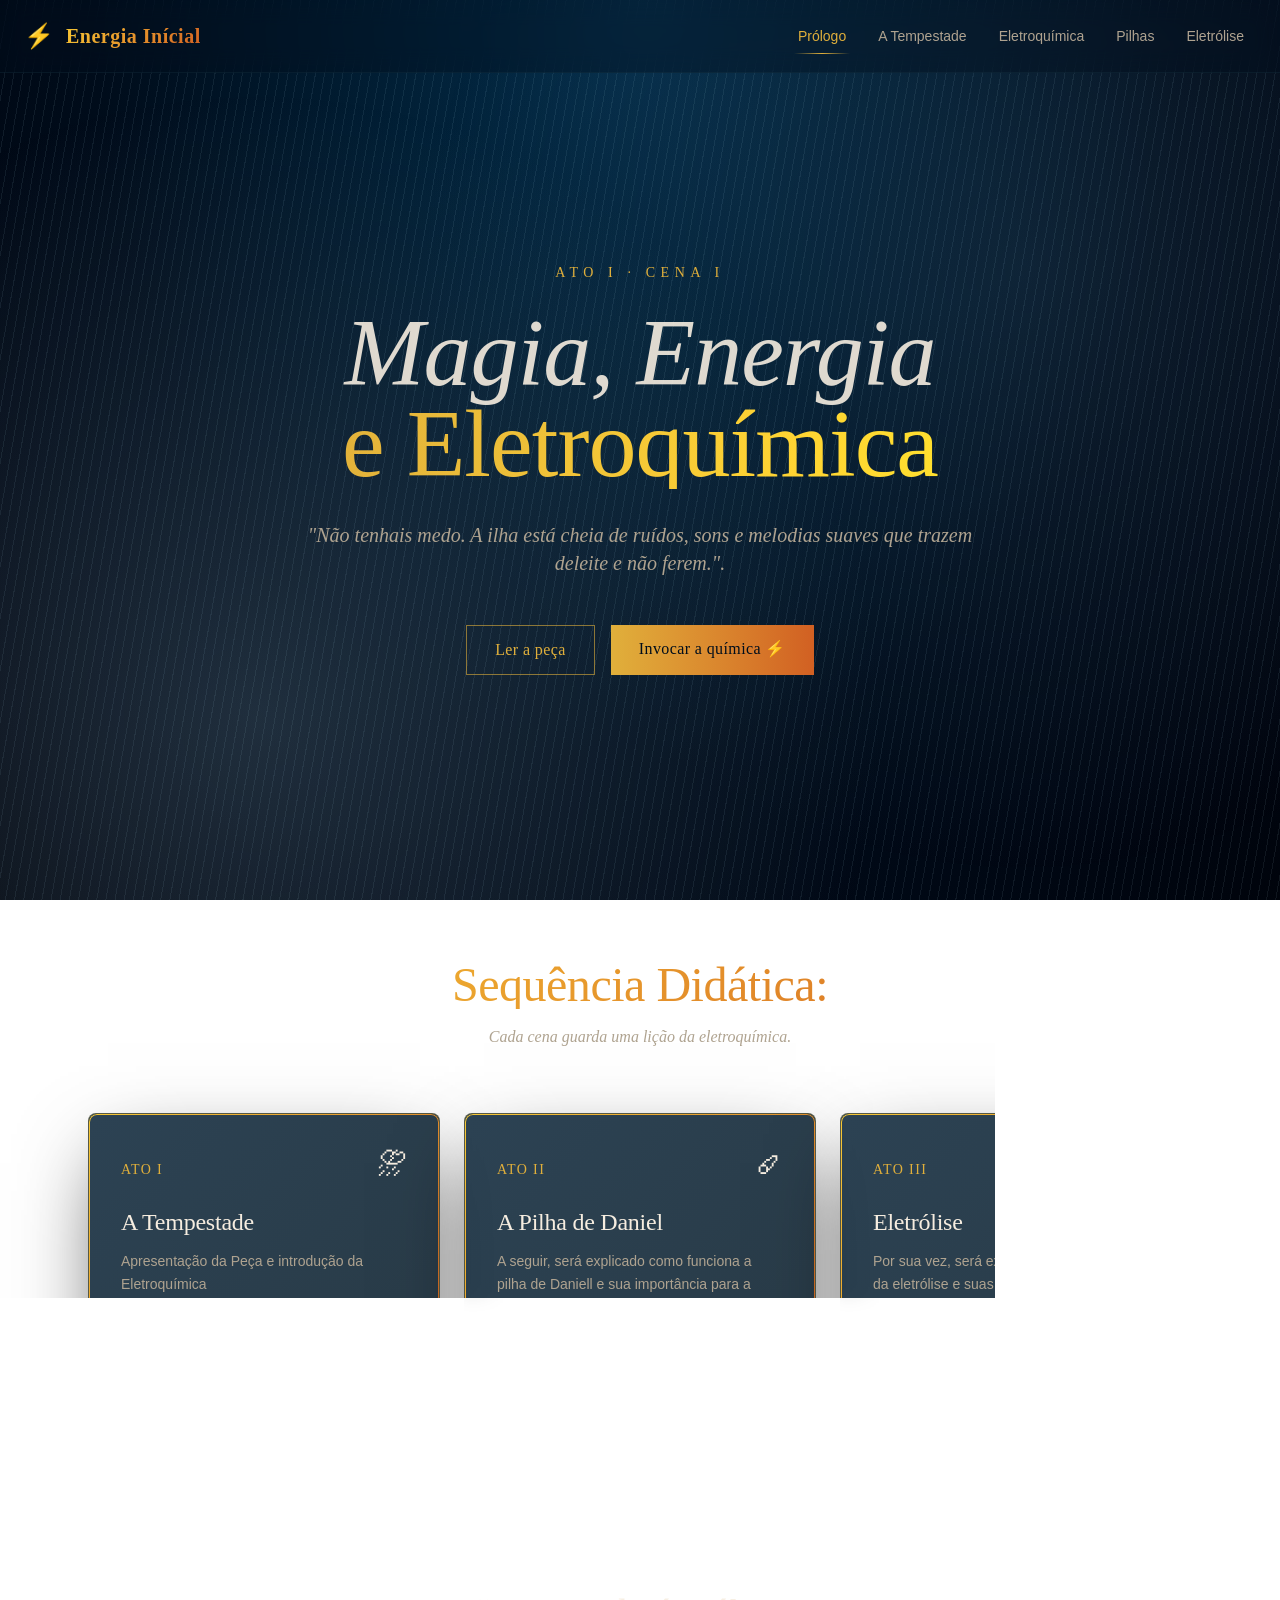
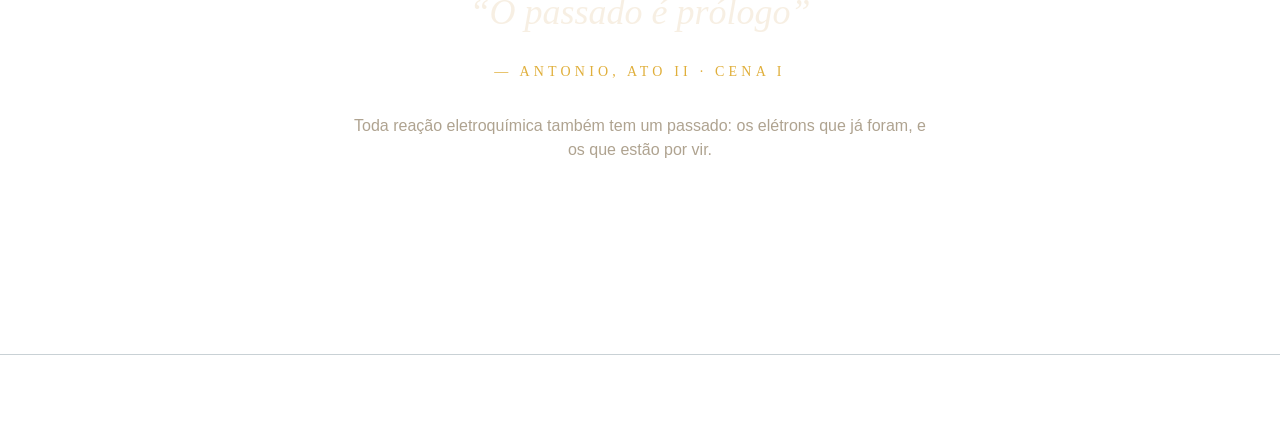
==== commit 044195c7: "Update index.html" ====
--- a/index.html
+++ b/index.html
@@ -302,7 +302,6 @@
         </main>
 
         <footer class="relative z-10 mt-24 border-t border-border/40 py-10 text-center text-sm text-muted-foreground font-display italic">
-            Prof.Kayke · 2026
         </footer>
 
     </div>
